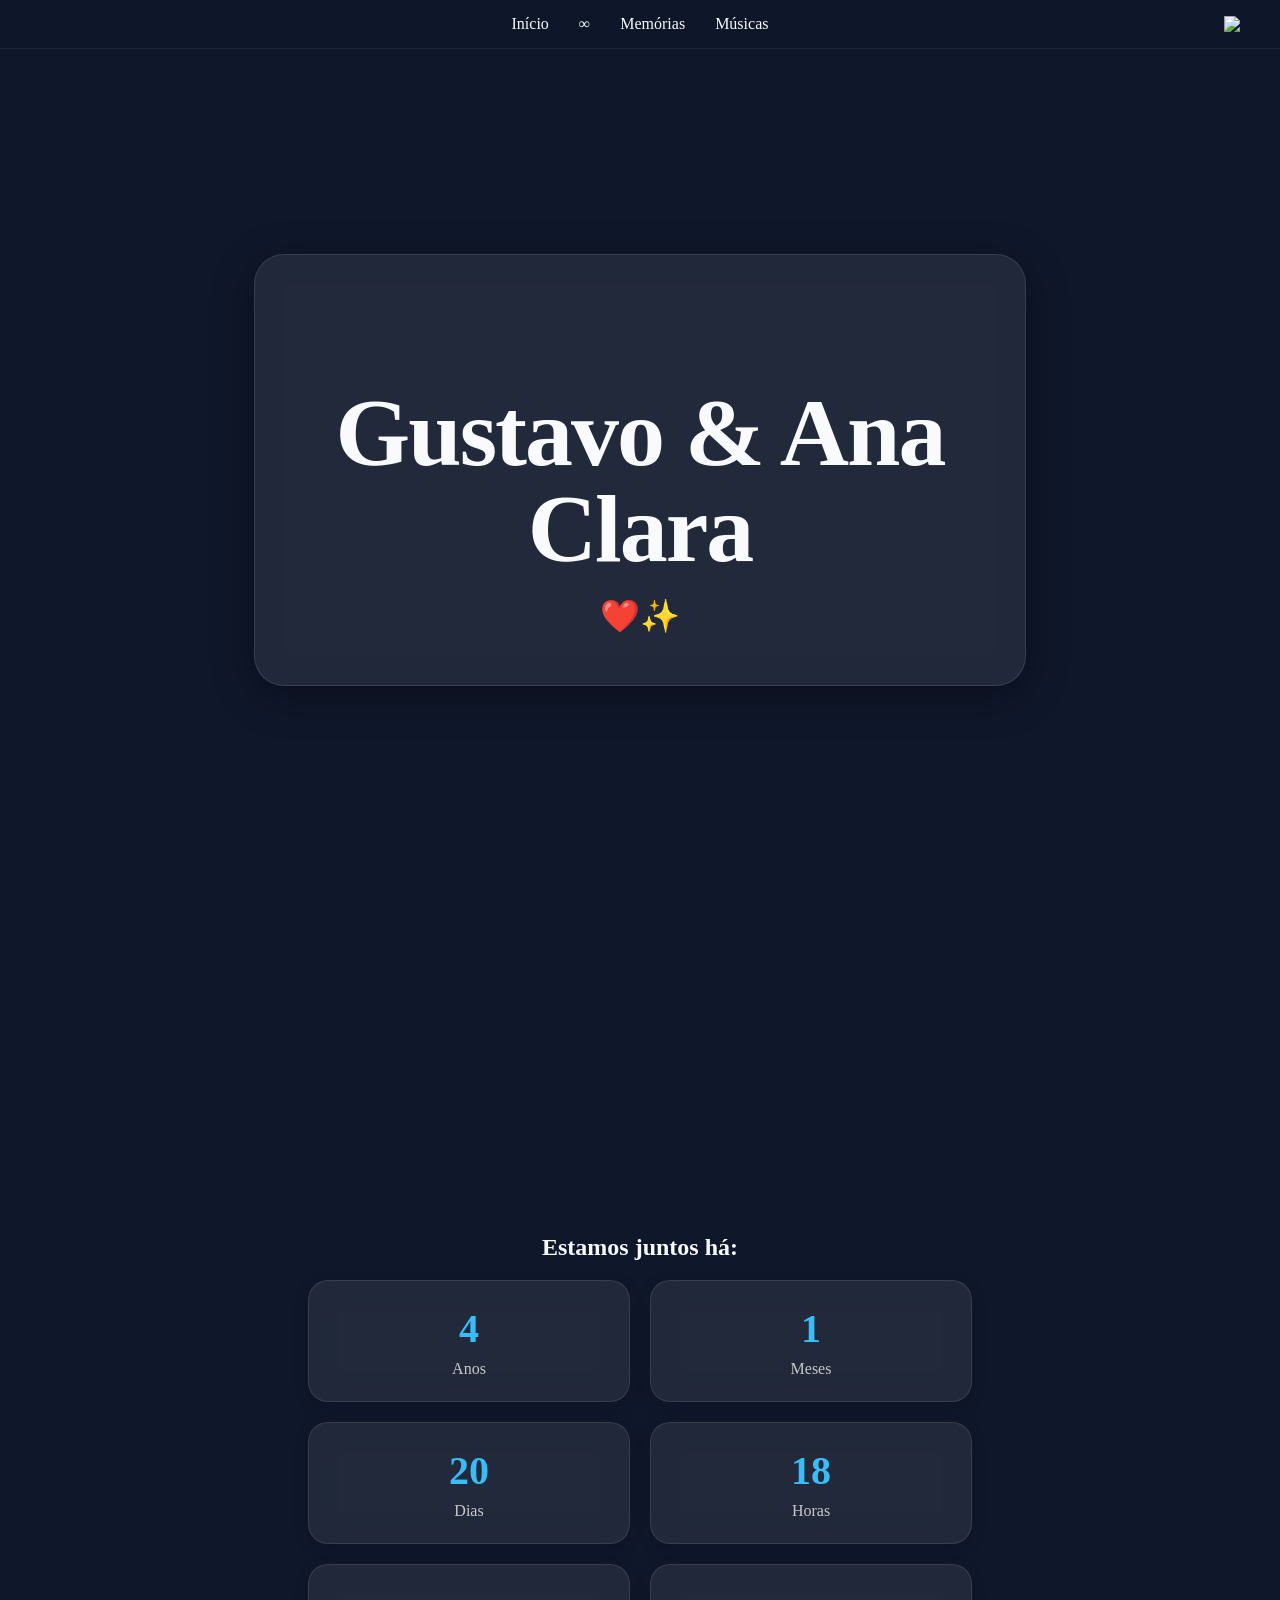
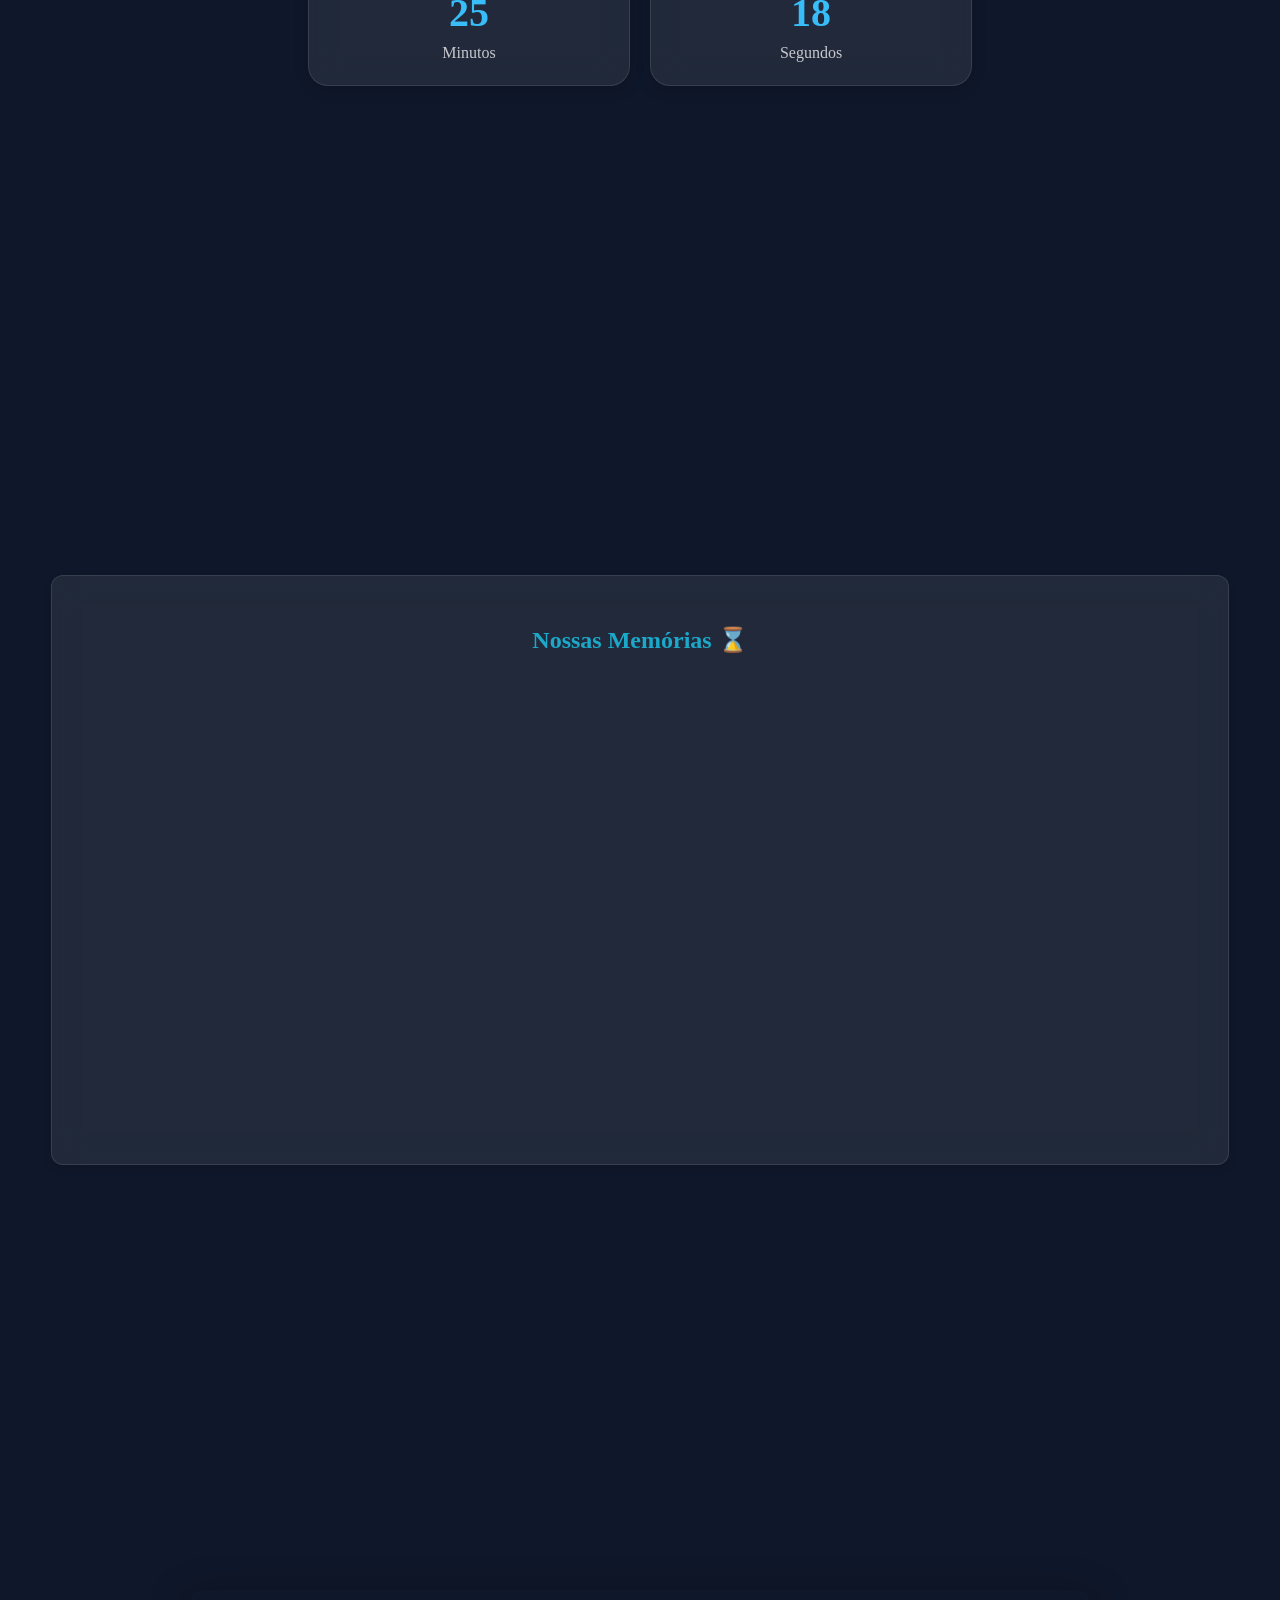
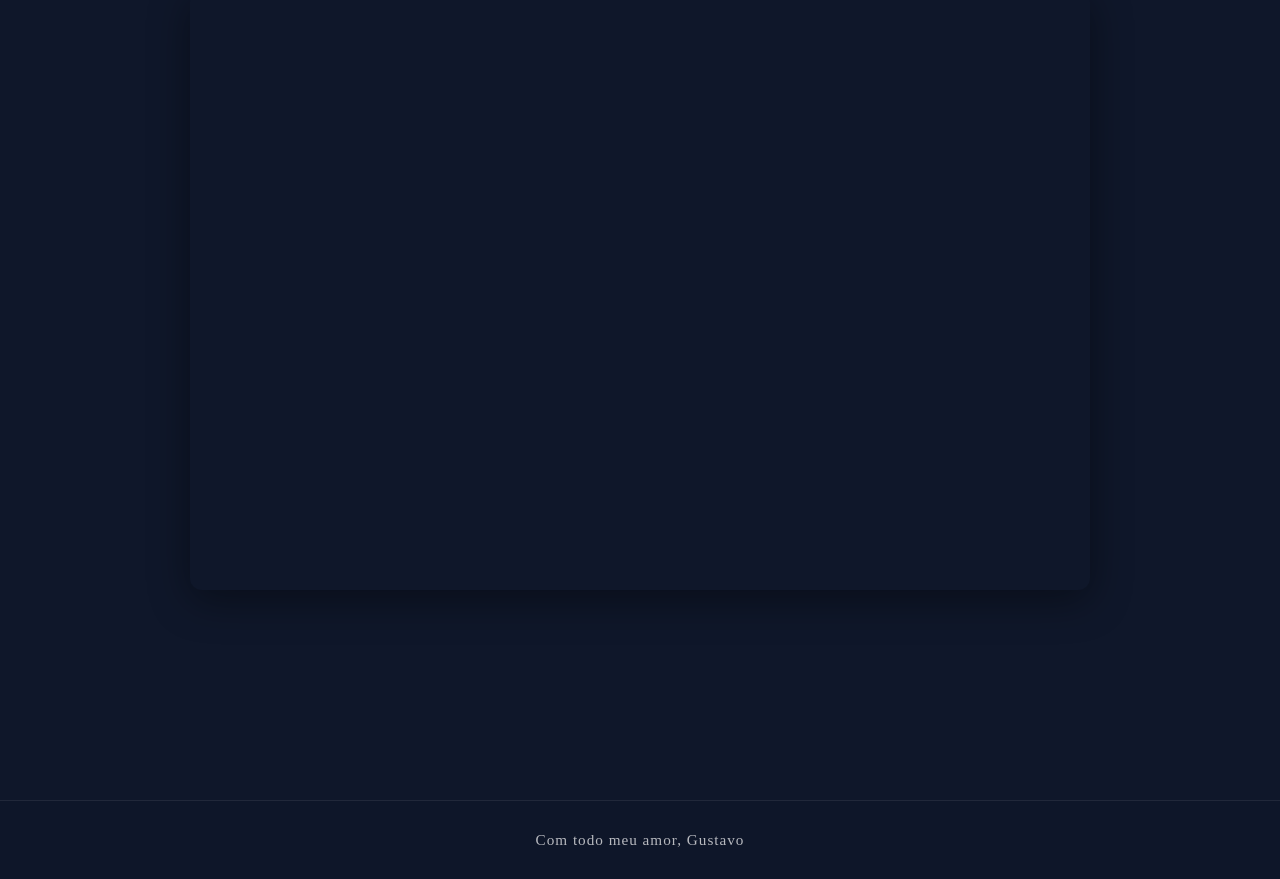
==== index.html @ 4276dab9 "Update index.html" ====
<!DOCTYPE html>
<html lang="pt-BR">
<head>
  <meta charset="UTF-8">
  <meta name="viewport" content="width=device-width, initial-scale=1.0">
  <title>Nossa História</title>
  <link rel="stylesheet" href="style/index.css">
</head>
<body>


  <!-- Navbar -->
<header class="header">

  <nav class="navbar">
    <a href="#inicio">Início</a>
    <a href="#contador">∞</a>
    <a href="#fotos">Memórias</a>
    <a href="#musicas">Músicas</a>
  </nav>

  <a href="adventure.html" class="cadeado">
    <img src="imagens/icon-cad.png" id="cad">
  </a>

</header>



  <!-- Hero -->
  <section id="inicio" class="hero">
    <div class="overlay">
      <h1>Gustavo & Ana Clara</h1>
      <span>❤️✨</span>
    </div> 
  </section>




  <!-- Contador -->
  <section id="contador" class="contador">
    <div class="overlay">
      <h2>Estamos juntos há:</h2>
      <div class="tempo">

        <div class="box">
            <span id="anos">0</span>
            <p>Anos</p>
        </div>

        <div class="box">
            <span id="meses">0</span>
            <p>Meses</p>
        </div>

        <div class="box">
            <span id="dias">0</span>
            <p>Dias</p>
        </div>

        <div class="box">
            <span id="horas">0</span>
            <p>Horas</p>
        </div>

        <div class="box">
            <span id="minutos">0</span>
            <p>Minutos</p>
        </div>

        <div class="box">
            <span id="segundos">0</span>
            <p>Segundos</p>
        </div>
    </div>
  </div>
  </section>




  <!-- Fotos -->
  <section id="fotos">
    <div class="overlay-fotos">
      <h2>Nossas Memórias ⌛</h2>
        <div class="container">
            <div class="carrossel">
                <article class="card" style="background-image: url('imagens/foto1.jpg');">
                  <div class="mensagem">
                    Mesmo depois de muitos anos, nunca esqueço como me senti quando fizemos o nosso primeiro vídeo/foto.
                    <p>Nós ainda éramos só amigos, mas você não tem noção de quantas vezes eu vi e revi esse vídeo. O quanto fiquei feliz ao notar que você estava
                      com um sorrisão imenso no rosto. </p>
                    <p>E desde então, esse sorriso se tornou o melhor colírio que meus olhos poderiam desejar. </p>
                  </div>
                </article>
                <article class="card" style="background-image: url('imagens/foto2.jpg');"></article>
                <article class="card" style="background-image: url('imagens/foto3.jpg');"></article>
                <article class="card" style="background-image: url('imagens/foto4.jpg');"></article>
                <article class="card" style="background-image: url('imagens/foto5.jpg');"></article>
                <article class="card" style="background-image: url('imagens/foto6.jpg');"></article>
                <article class="card" style="background-image: url('imagens/foto7.jpg');"></article>
                <article class="card" style="background-image: url('imagens/foto8.jpg');"></article>
                <article class="card" style="background-image: url('imagens/foto9.jpg');"></article>
                <article class="card" style="background-image: url('imagens/foto10.jpg');"></article>
                <article class="card" style="background-image: url('imagens/foto11.jpg');"></article>
                <article class="card" style="background-image: url('imagens/foto13.jpg');"></article>
                <article class="card" style="background-image: url('imagens/foto14.jpg');"></article>
                <article class="card" style="background-image: url('imagens/foto15.jpg');"></article>
                <article class="card" style="background-image: url('imagens/foto16.jpg');"></article>
                <article class="card" style="background-image: url('imagens/foto17.jpg');"></article>
                <article class="card" style="background-image: url('imagens/foto18.jpg');"></article>
                <article class="card" style="background-image: url('imagens/foto19.jpg');"></article>
                <article class="card" style="background-image: url('imagens/foto20.jpg');"></article>

            </div>
          </div>
    </div>
</section>





  <!-- Músicas -->
  <section id="musicas">
    <iframe data-testid="embed-iframe" style="border-radius:12px" src="https://open.spotify.com/embed/playlist/7m4rNSKIlpAqbZMFJBWUce?utm_source=generator&theme=0" 
    width="100%" height="352" frameBorder="0" allowfullscreen="" allow="autoplay; clipboard-write; encrypted-media; fullscreen; picture-in-picture" loading="lazy"></iframe>
  </section>





  <!-- Rodapé -->
  <footer>
    <p>Com todo meu amor, Gustavo </p>
  </footer>

  <script src="script/index.js"></script>
</body>
</html>
---- style/index.css ----
body {
  margin: 0;
  font-family: "Georgia", serif;
  background: #0F172A;
  color: #F8FAFC;
  text-align: center;
}

.header{

    position: fixed;
    top: 0;
    left: 0;
    width: 100%;
    display: flex;
    align-items: center;
    justify-content: center;
    padding: 15px 0;
    background:
    rgba(15,23,42,0.65);
    backdrop-filter: blur(15px);
    border-bottom:
    1px solid rgba(255,255,255,0.08);
    z-index: 100;
}

.navbar{
    display: flex;
    gap: 30px;
    justify-content: center;
    align-items: center;
}

.navbar a{
    color: #F8FAFC;
    transition: 0.3s;
    text-decoration: none;
}

.navbar a:hover{
    color: #38BDF8;
}

.cadeado{
    position: absolute;
    right: 30px;
    display: flex;
    align-items: center;
}

#cad{
    width: 26px;
    transition: transform 0.3s ease, filter 0.3s ease;
}

#cad:hover{
    transform: scale(1.12);
    filter: drop-shadow(0 0 10px rgba(56,189,248,0.5));
}

/* Hero */
.hero{
    min-height: 100vh;

    background:
    linear-gradient(to bottom, rgba(15,23,42,0.4),rgba(15,23,42,0.85)  ), url('../imagens/principal.jpg');
    background-size: cover;
    background-position: center;
    display: flex;
    justify-content: center;
    align-items: center;
    padding: 20px;
}

.hero .overlay{
    background: rgba(255,255,255,0.08);
    backdrop-filter: blur(15px);
    border: 1px solid rgba(255,255,255,0.1);
    padding: 50px 35px;
    border-radius: 30px;
    width: min(90%, 700px);
    box-shadow: 0 10px 40px rgba(0,0,0,0.35);
}

.hero h1{
    font-size: clamp(3rem, 8vw, 6rem);
    color: #F8FAFC;
    line-height: 1;
    margin-bottom: 20px;
    letter-spacing: -2px;
}

section {
  padding: 60px 20px;
}

.hero p{
    color: rgba(255,255,255,0.8);
    font-size: 1.3rem;
    margin-bottom: 20px;
}

.hero span{
    font-size: 2rem;
}


.contador {
  background: url('/imagens/secundaria') center no-repeat;
  background-size: cover;
  min-height: 100vh;
  background: linear-gradient(rgba(15,23,42,0.65),rgba(15,23,42,0.85)), url('../imagens/secundaria') center no-repeat;
  background-size: cover;
  display: flex;
  justify-content: center;
  align-items: center;
}

/* container dos quadrados */

.tempo{
    display: flex;
    justify-content: center;
    align-items: center;
    flex-wrap: wrap;
    gap: 20px;
    max-width: 1000px;
}

/* quadrados */

.box{
    width: 320px;
    height: 120px;
    background: rgba(255,255,255,0.75);
    border-radius: 20px;
    display: flex;
    flex-direction: column;
    justify-content: center;
    align-items: center;
    box-shadow: 0 4px 15px rgba(0,0,0,0.15);
    transition: 0.3s;
    backdrop-filter: blur(15px);

}

/* hover */

.box:hover{
    transform: translateY(-5px);
}

/* números */

.box span{
    font-size: 2.5rem;
    font-weight: bold;
    color: #38BDF8;
}

/* textos */

.box p{
    margin: 8px 0 0;
    font-size: 1rem;
    color: rgba(255,255,255,0.75);
}



/* Galeria */

#fotos{
    min-height: 100vh;
    background:linear-gradient(rgba(15,23,42,0.7),rgba(15,23,42,0.9)), url('../imagens/terceira') center no-repeat;
    background-size: cover;
    display: flex;
    justify-content: center;
    align-items: center;
}

.overlay-fotos {
  background: rgba(255, 255, 255, 0.7);

  width: 90%;
  height: auto;

  border-radius: 12px;
  padding: 30px;

  color: #1CA9C9;
  box-shadow: 0 4px 8px rgba(0,0,0,0.1);
}

.overlay-fotos, .box, .hero .overlay{
    background: rgba(255,255,255,0.08);
    backdrop-filter: blur(15px);
    border:1px solid rgba(255,255,255,0.1);
}

.carrossel{
    display: flex;

    gap: 1.2rem;

    width: 100%;

    overflow-x: auto;
    overflow-y: hidden;

    scroll-snap-type: x mandatory;

    padding-bottom: 10px;
}

.card{
    width: 715px;
    height: 450px;

    position: relative;
    overflow: hidden;

    flex-shrink: 0;

    border-radius: 25px;

    background-size: cover;
    background-position: center;
    background-repeat: no-repeat;

    scroll-snap-align: center;

    transition:  0.3s ease, box-shadow 0.3s ease;
}

.card:hover{
  transform: scale(1.03);
  box-shadow: 0 10px 25px rgba(0, 0, 0, 0.3);
}

/* Camada escura */
.card::before{
  content: "";

  position: absolute;
  inset: 0;

  background: rgba(0,0,0,0);
  transition: 0.3s;
}

/* Escurece no hover */
.card:hover::before{
  background: rgba(0, 0, 0, 0.45);
}

/* Mensagem */
.mensagem{
  position: absolute;
  bottom: 100px;
  left: 20px;
  right: 20px;
  color: white;
  font-size: 1.2rem;
  font-weight: bold;
  opacity: 0;
  transform: translateY(20px);
  transition: 0.3s;
  z-index: 2;
}

/* Aparecer mensagem */
.card:hover .mensagem{
  opacity: 1;
  transform: translateY(0);
}

/* responsividade: botões menor em telas pequenas */
.card{

    width: clamp(220px, 80vw, 715px);
    aspect-ratio: 16 / 10;
    flex-shrink: 0;
    border-radius: 25px;
    background-size: cover;
    background-position: center;
    background-repeat: no-repeat;
    scroll-snap-align: center;

}

::-webkit-scrollbar{
    height: 10px;
    width: 10px;
}

/* trilho */
::-webkit-scrollbar-track{
    background: rgba(255,255,255,0.05);
    border-radius: 999px;
}

/* barra */
::-webkit-scrollbar-thumb{
    background: rgba(56,189,248,0.5);
    border-radius: 999px;
}

/* hover */
::-webkit-scrollbar-thumb:hover{ background: rgba(56,189,248,0.8);
}

/* Música */
#musicas{
    min-height: 100vh;
    background: linear-gradient(rgba(15,23,42,0.75), rgba(15,23,42,0.95)), url('../imagens/musica-bg.jpg') center no-repeat;
    background-size: cover;
    display: flex;
    justify-content: center;
    align-items: center;
    padding: 60px 20px;
}

#musicas iframe{
    width: min(100%, 900px);
    height: 600px;
    border: none;
    border-radius: 30px;
    box-shadow: 0 10px 40px rgba(0,0,0,0.4);
}

/* Rodapé */
footer{
    background: rgba(15,23,42,0.95);
    border-top: 1px solid rgba(255,255,255,0.08);
    padding: 30px 20px;
    text-align: center;
    color: rgba(255,255,255,0.7);
    font-size: 0.95rem;
    backdrop-filter: blur(10px);
}

footer p{
    margin: 0;
    letter-spacing: 1px;
}

/* Responsividade */

@media (max-width: 580px) {

  .carrossel{
    flex-direction: column;
    align-items: center;

    overflow-x: hidden;
    overflow-y: visible;
  }

  .mensagem{
    bottom: 30px;
  }
  .box{
    width: 120px;
    height: 120px;
  }
}

/* Para dispositivos sem hover (ex: smartphones) */
@media (hover: none){

    .card::before{
        background: rgba(0,0,0,0.45);
    }

    .mensagem{
        opacity: 1;
        transform: translateY(0);
    }
}
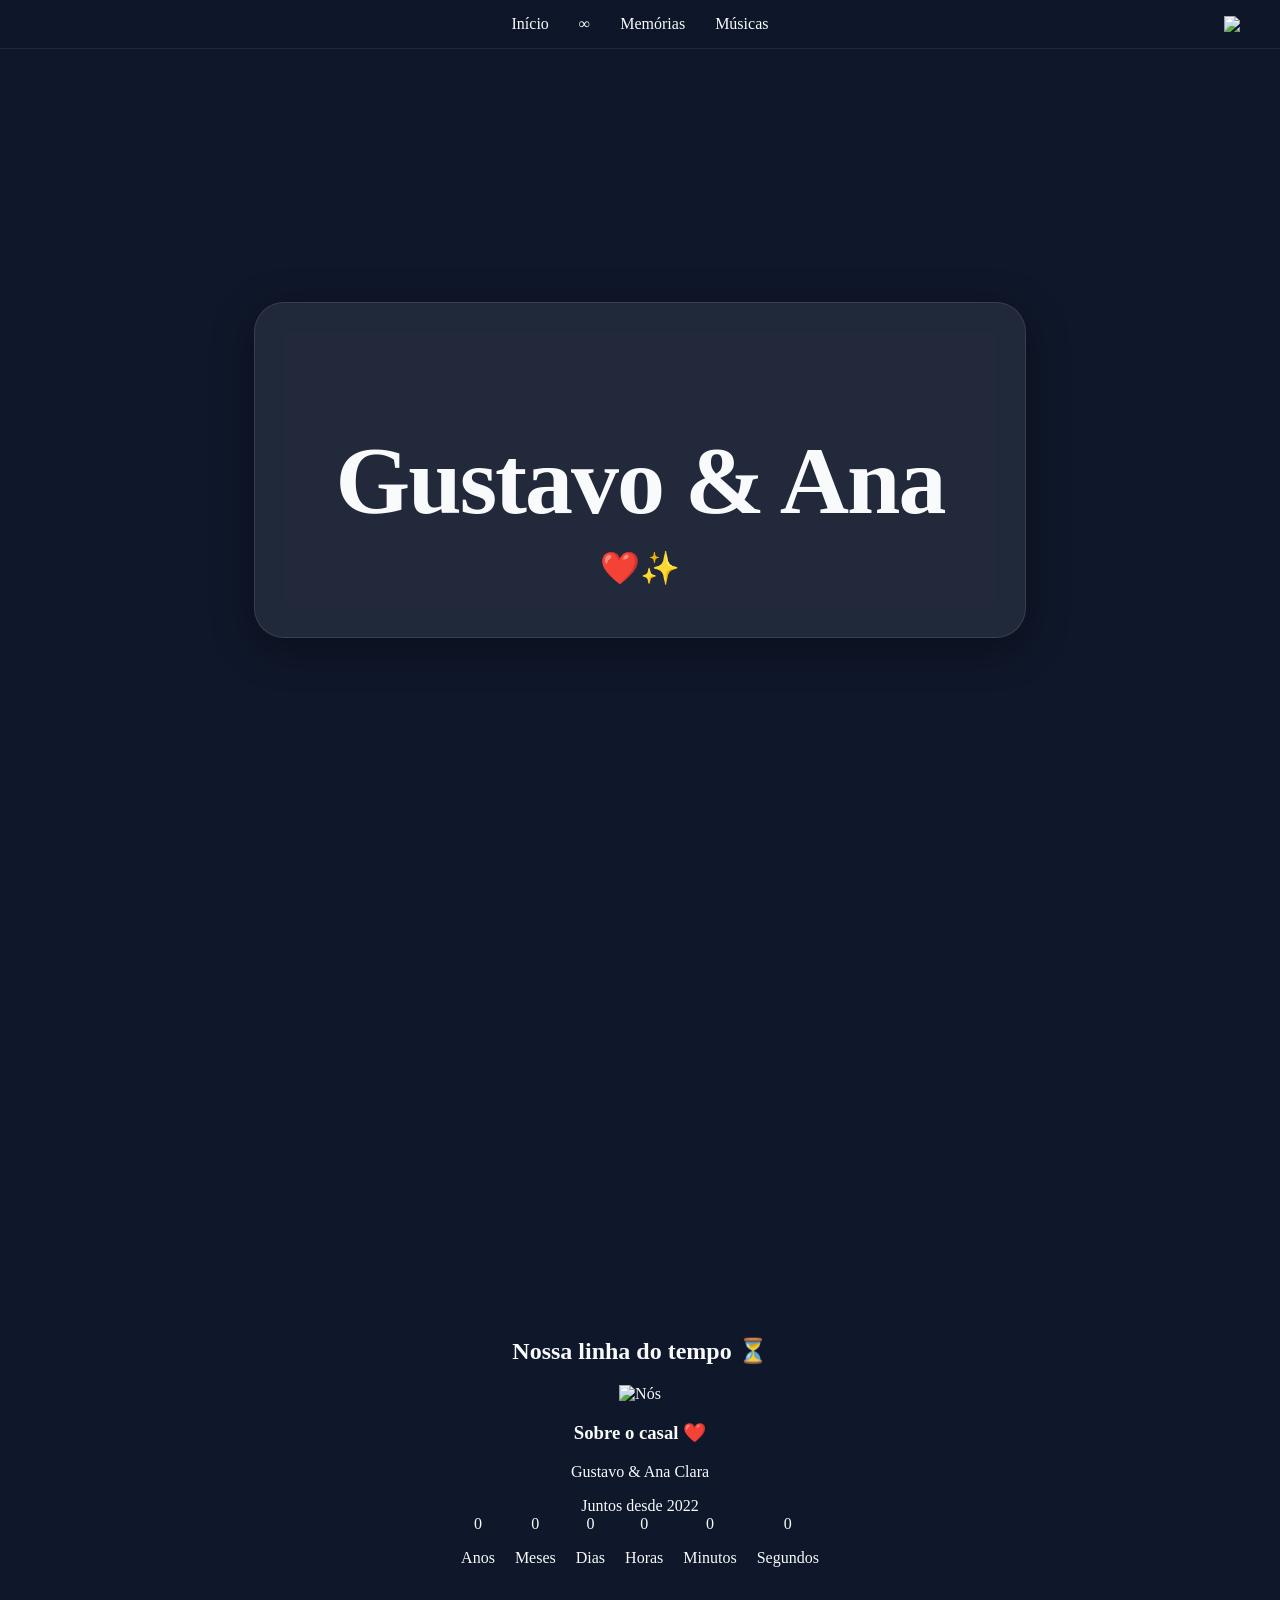
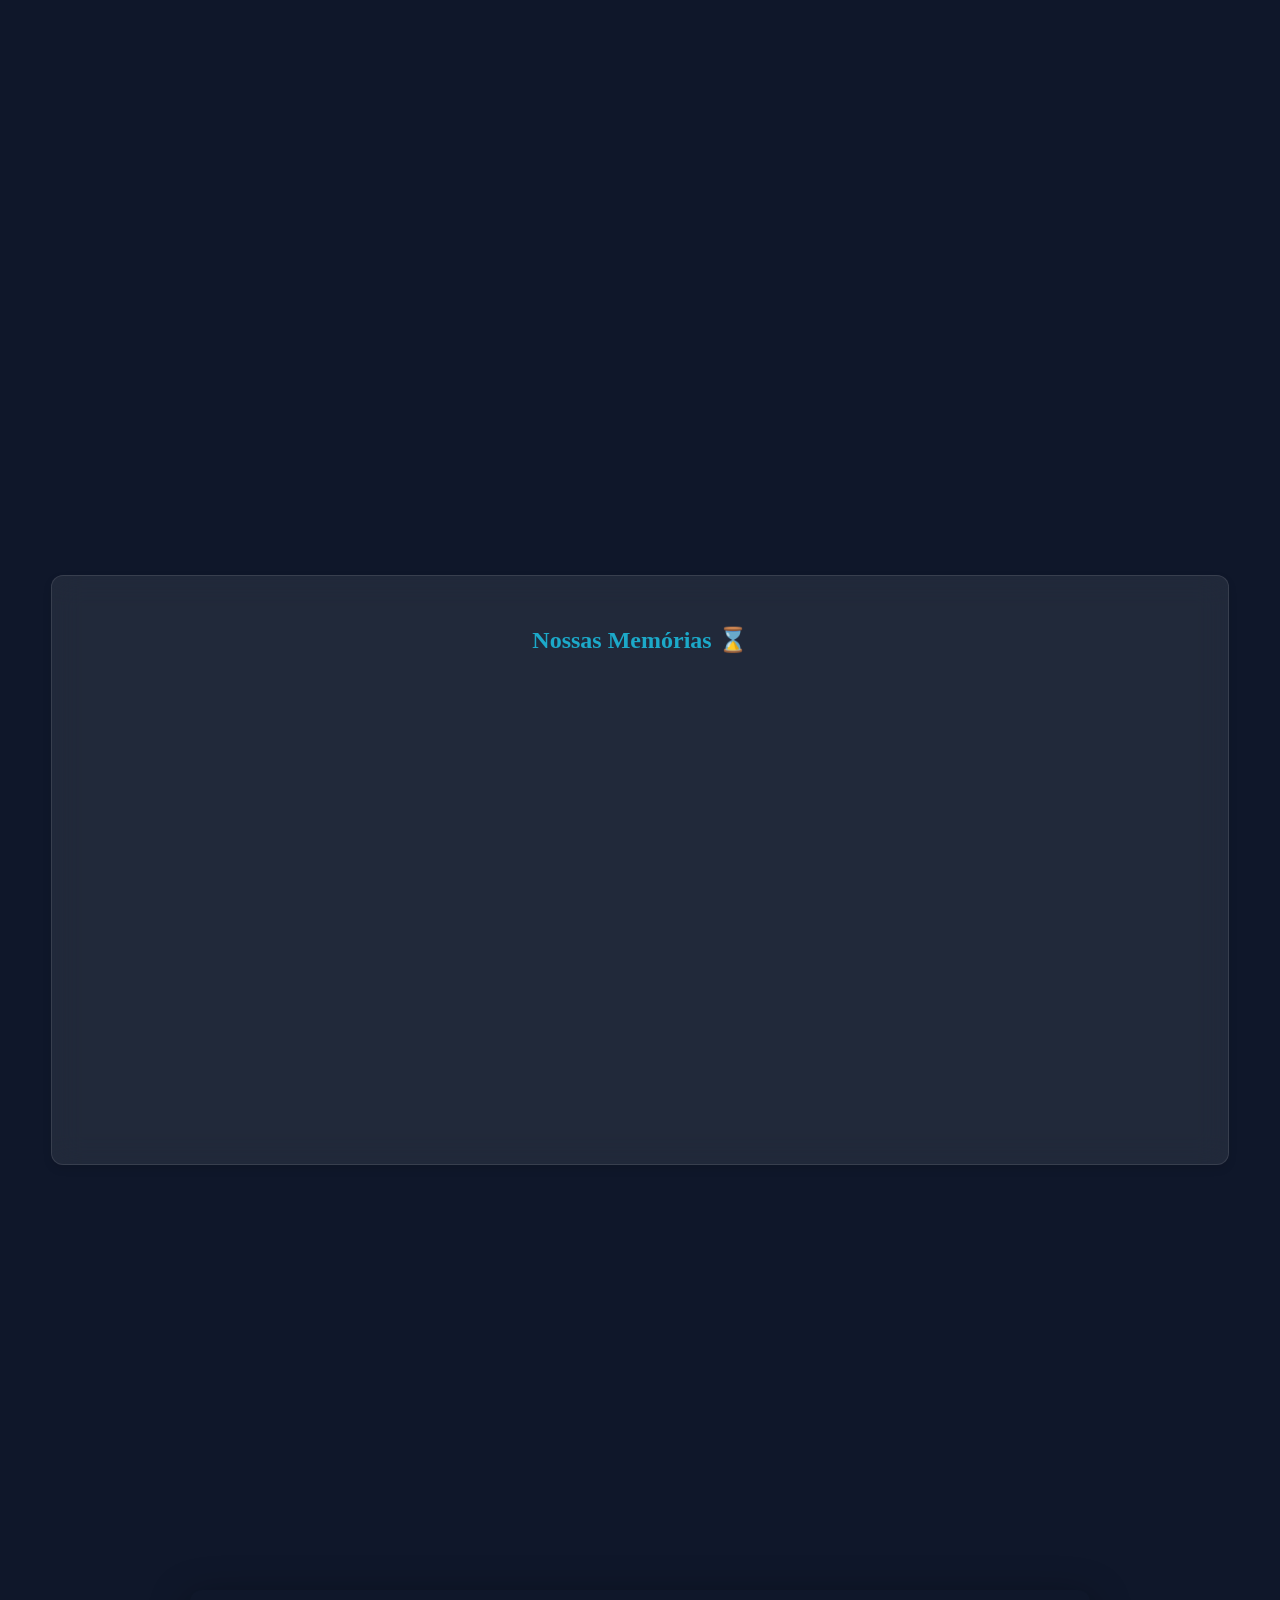
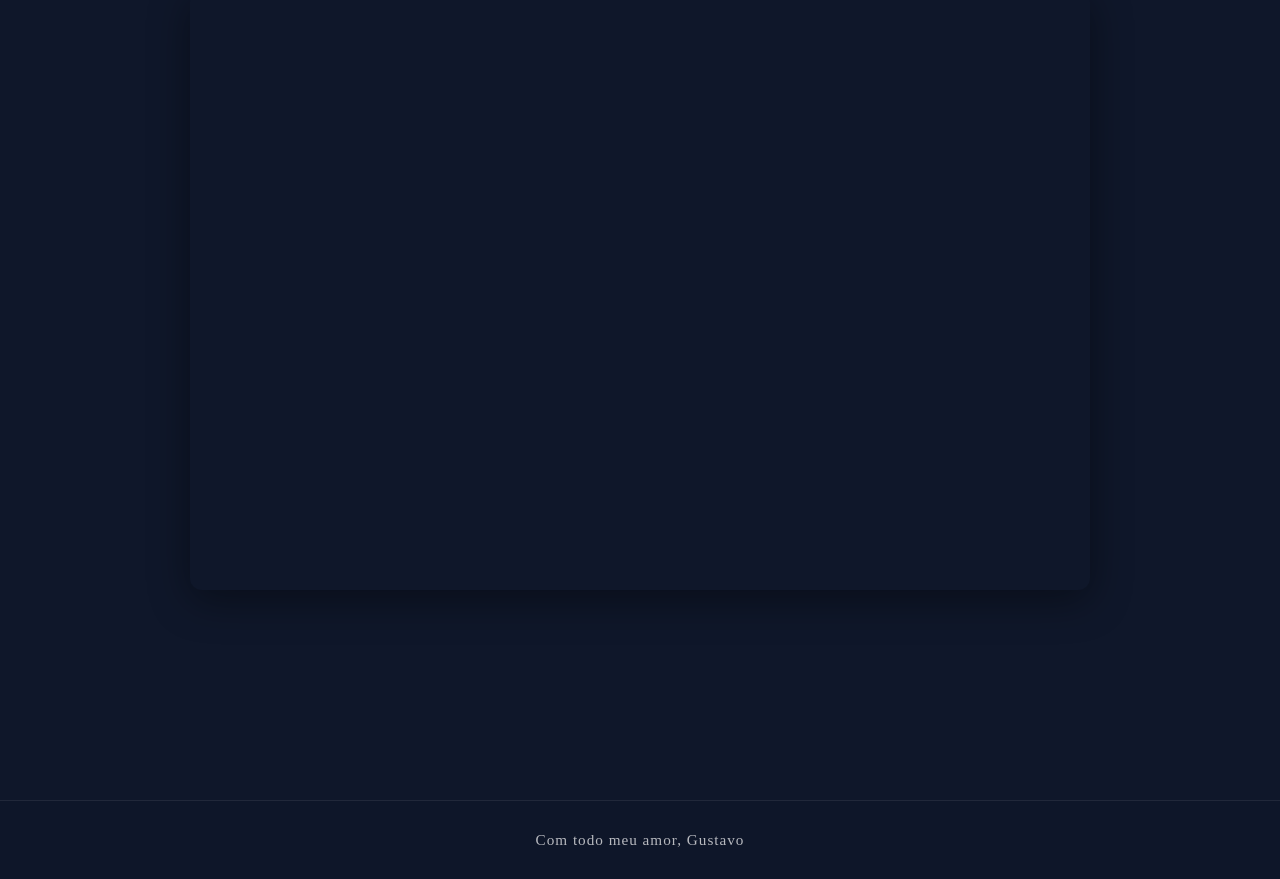
==== commit f37c71ee: "Update index.html structure and content" ====
--- a/index.html
+++ b/index.html
@@ -3,7 +3,9 @@
 <head>
   <meta charset="UTF-8">
   <meta name="viewport" content="width=device-width, initial-scale=1.0">
-  <title>Nossa História</title>
+  <title>29.17✨</title>
+  <link rel="icon" href="imagens/favicon-main.png">
+
   <link rel="stylesheet" href="style/index.css">
 </head>
 <body>
@@ -30,7 +32,7 @@
   <!-- Hero -->
   <section id="inicio" class="hero">
     <div class="overlay">
-      <h1>Gustavo & Ana Clara</h1>
+      <h1>Gustavo & Ana </h1>
       <span>❤️✨</span>
     </div> 
   </section>
@@ -40,44 +42,81 @@
 
   <!-- Contador -->
   <section id="contador" class="contador">
-    <div class="overlay">
-      <h2>Estamos juntos há:</h2>
+
+  <div class="particles">
+    <span></span>
+    <span></span>
+    <span></span>
+    <span></span>
+    <span></span>
+    <span></span>
+    <span></span>
+    <span></span>
+    <span></span>
+    <span></span>
+  </div>
+
+  <div class="overlay">
+
+    <h2>Nossa linha do tempo ⏳</h2>
+
+    <div class="contador-layout">
+
+      <div class="couple-card">
+
+        <img src="imagens/espelho.png" alt="Nós">
+
+        <div class="couple-info">
+
+          <h3>Sobre o casal ❤️</h3>
+
+          <p>Gustavo & Ana Clara</p>
+
+          <span>Juntos desde 2022</span>
+
+        </div>
+
+      </div>
+
       <div class="tempo">
 
-        <div class="box">
-            <span id="anos">0</span>
-            <p>Anos</p>
+        <div class="time-card">
+          <span id="years">0</span>
+          <p>Anos</p>
         </div>
 
-        <div class="box">
-            <span id="meses">0</span>
-            <p>Meses</p>
+        <div class="time-card">
+          <span id="months">0</span>
+          <p>Meses</p>
         </div>
 
-        <div class="box">
-            <span id="dias">0</span>
-            <p>Dias</p>
+        <div class="time-card">
+          <span id="days">0</span>
+          <p>Dias</p>
         </div>
 
-        <div class="box">
-            <span id="horas">0</span>
-            <p>Horas</p>
+        <div class="time-card">
+          <span id="hours">0</span>
+          <p>Horas</p>
         </div>
 
-        <div class="box">
-            <span id="minutos">0</span>
-            <p>Minutos</p>
+        <div class="time-card">
+          <span id="minutes">0</span>
+          <p>Minutos</p>
         </div>
 
-        <div class="box">
-            <span id="segundos">0</span>
-            <p>Segundos</p>
+        <div class="time-card">
+          <span id="seconds">0</span>
+          <p>Segundos</p>
         </div>
+
+      </div>
+
     </div>
+
   </div>
-  </section>
 
-
+</section>
 
 
   <!-- Fotos -->
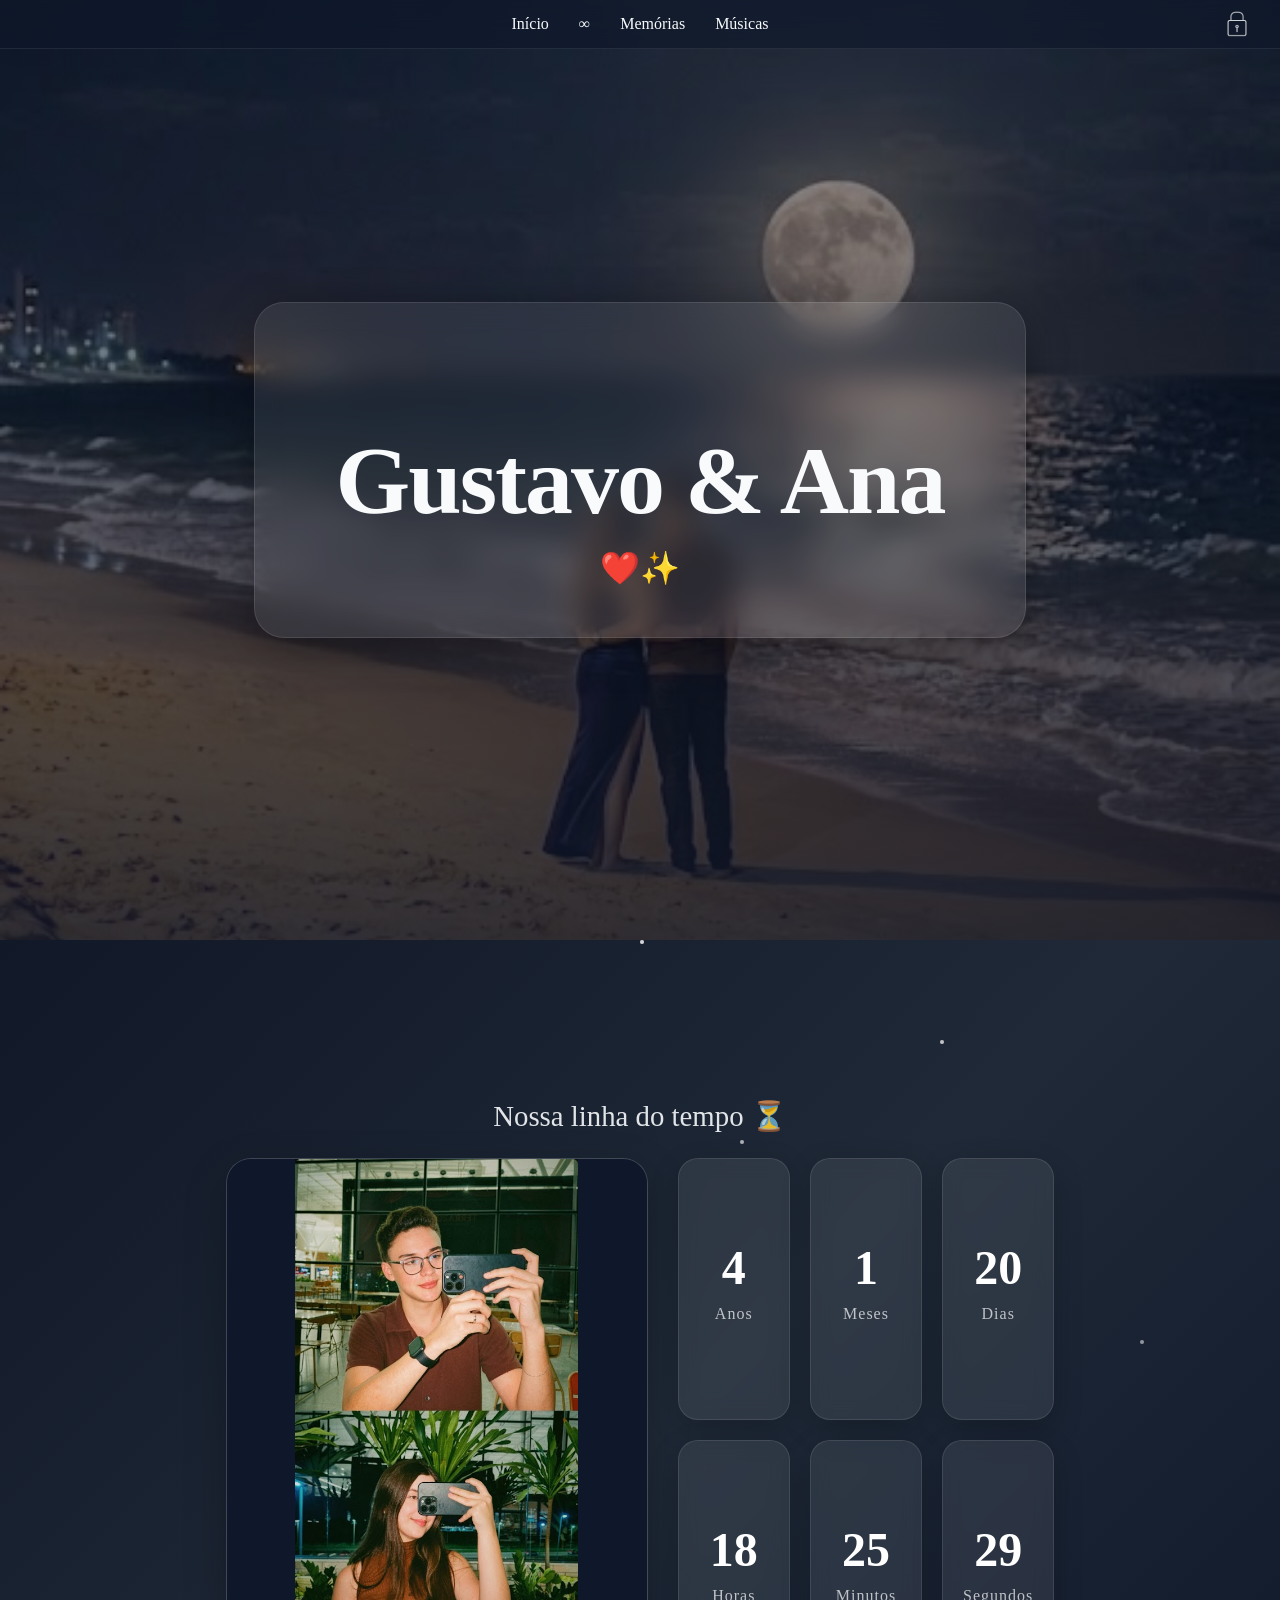
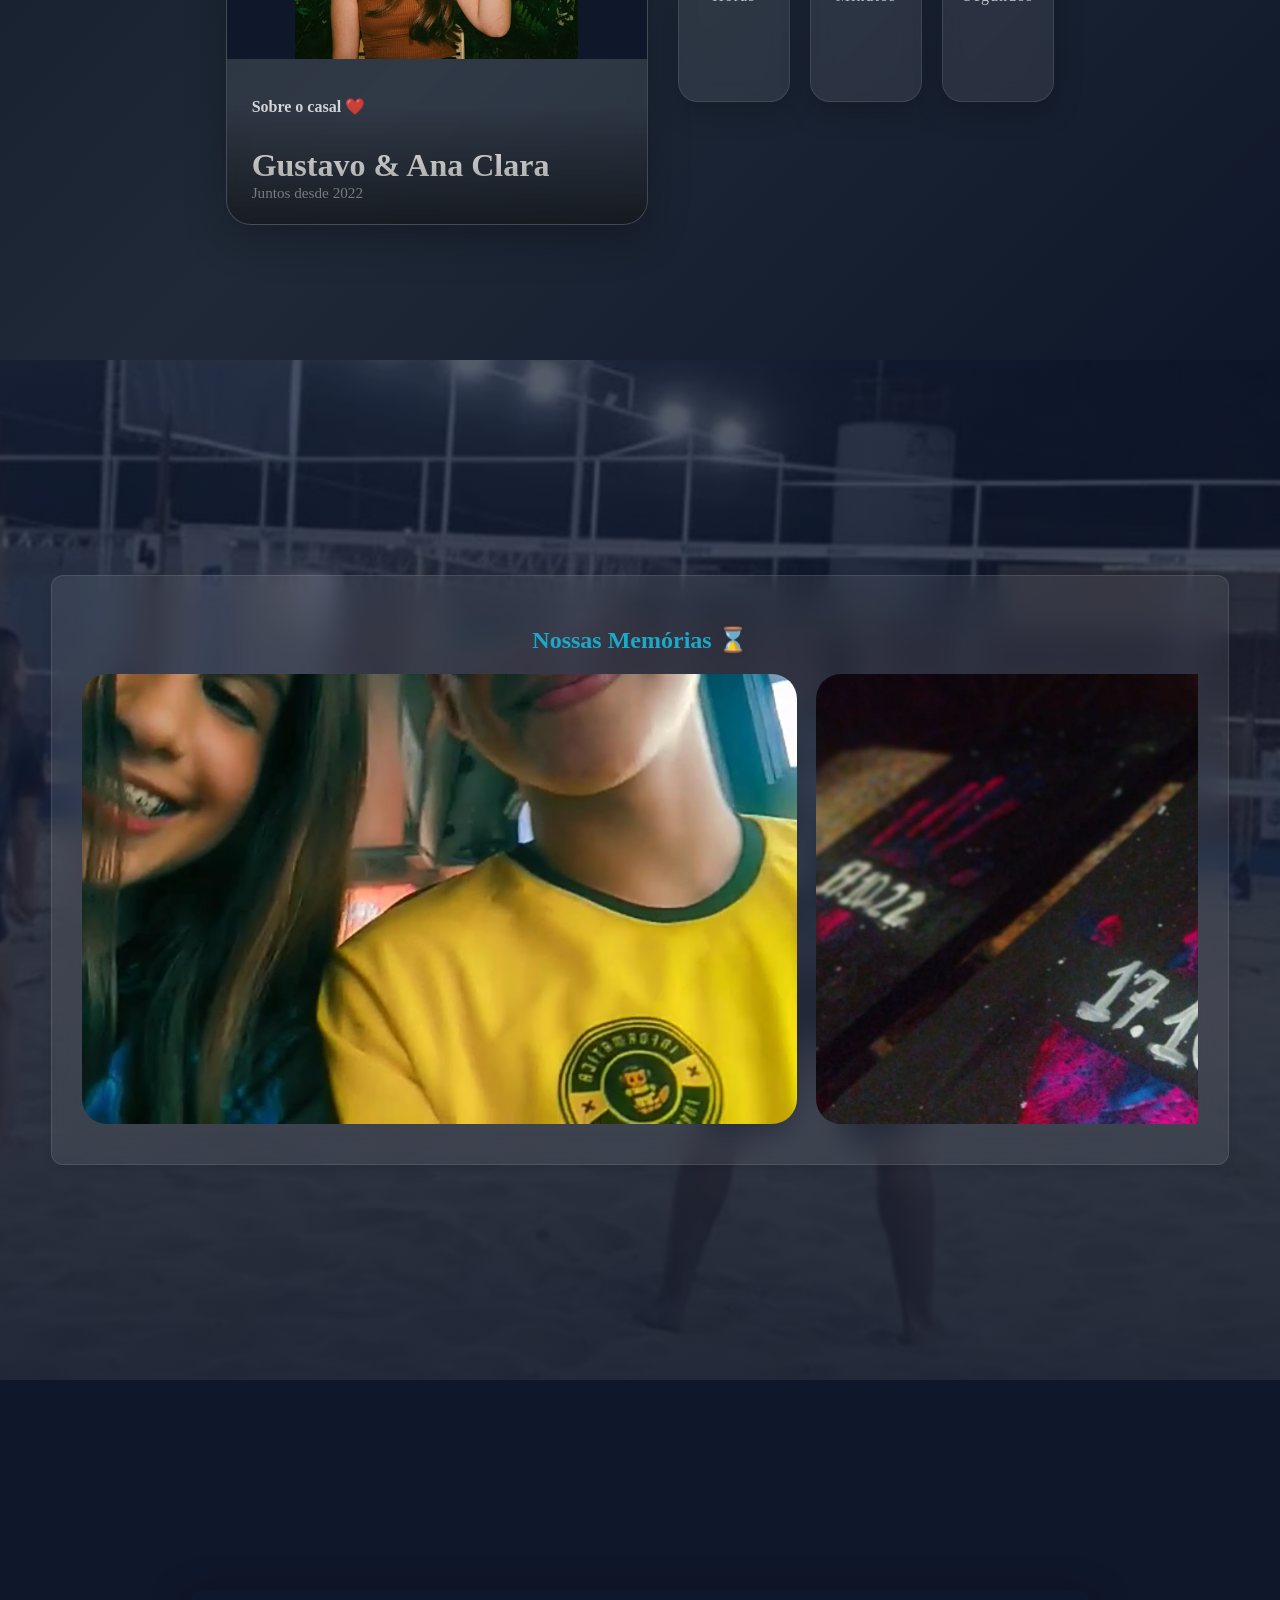
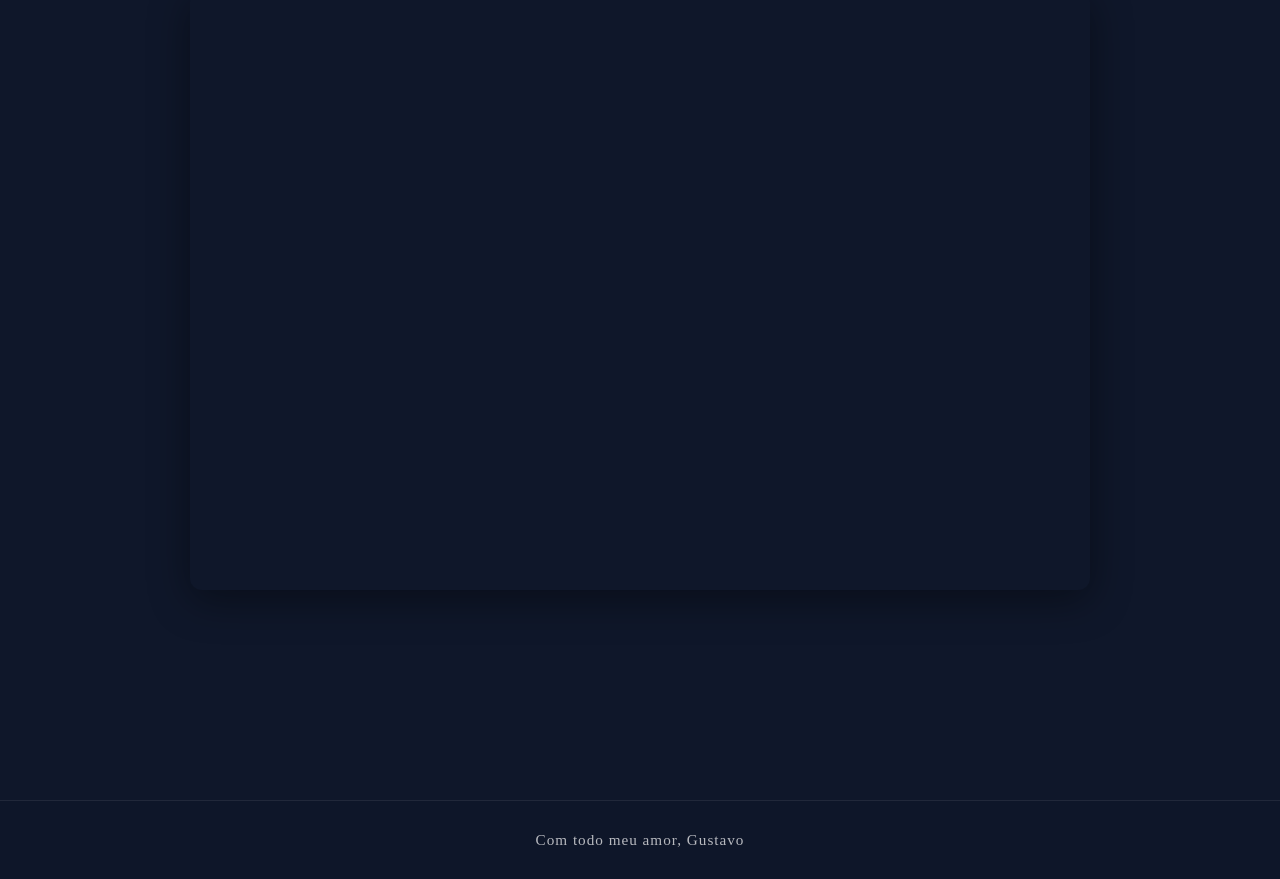
==== commit ca31892f: "Fix HTML formatting and update structure" ====
--- a/index.html
+++ b/index.html
@@ -7,6 +7,8 @@
   <link rel="icon" href="imagens/favicon-main.png">
 
   <link rel="stylesheet" href="style/index.css">
+ 
+
 </head>
 <body>
 
@@ -35,7 +37,7 @@
       <h1>Gustavo & Ana </h1>
       <span>❤️✨</span>
     </div> 
-  </section>
+  </section>  
 
 
 
@@ -58,7 +60,7 @@
 
   <div class="overlay">
 
-    <h2>Nossa linha do tempo ⏳</h2>
+    <h2 class="section-title">Nossa linha do tempo ⏳</h2>
 
     <div class="contador-layout">
 
@@ -121,8 +123,17 @@
 
   <!-- Fotos -->
   <section id="fotos">
+
+    <div class="particles-gallery">
+      <span></span>
+      <span></span>
+      <span></span>
+      <span></span>
+      <span></span>
+    </div>
+
     <div class="overlay-fotos">
-      <h2>Nossas Memórias ⌛</h2>
+      <h2 class="section-title">Nossas Memórias ⌛</h2>
         <div class="container">
             <div class="carrossel">
                 <article class="card" style="background-image: url('imagens/foto1.jpg');">
@@ -133,23 +144,17 @@
                     <p>E desde então, esse sorriso se tornou o melhor colírio que meus olhos poderiam desejar. </p>
                   </div>
                 </article>
-                <article class="card" style="background-image: url('imagens/foto2.jpg');"></article>
                 <article class="card" style="background-image: url('imagens/foto3.jpg');"></article>
                 <article class="card" style="background-image: url('imagens/foto4.jpg');"></article>
-                <article class="card" style="background-image: url('imagens/foto5.jpg');"></article>
-                <article class="card" style="background-image: url('imagens/foto6.jpg');"></article>
                 <article class="card" style="background-image: url('imagens/foto7.jpg');"></article>
                 <article class="card" style="background-image: url('imagens/foto8.jpg');"></article>
                 <article class="card" style="background-image: url('imagens/foto9.jpg');"></article>
                 <article class="card" style="background-image: url('imagens/foto10.jpg');"></article>
                 <article class="card" style="background-image: url('imagens/foto11.jpg');"></article>
                 <article class="card" style="background-image: url('imagens/foto13.jpg');"></article>
-                <article class="card" style="background-image: url('imagens/foto14.jpg');"></article>
                 <article class="card" style="background-image: url('imagens/foto15.jpg');"></article>
-                <article class="card" style="background-image: url('imagens/foto16.jpg');"></article>
                 <article class="card" style="background-image: url('imagens/foto17.jpg');"></article>
                 <article class="card" style="background-image: url('imagens/foto18.jpg');"></article>
-                <article class="card" style="background-image: url('imagens/foto19.jpg');"></article>
                 <article class="card" style="background-image: url('imagens/foto20.jpg');"></article>
 
             </div>
--- a/style/index.css
+++ b/style/index.css
@@ -82,6 +82,11 @@
     box-shadow: 0 10px 40px rgba(0,0,0,0.35);
 }
 
+.overlay{
+    position: relative;
+    z-index: 2;
+}
+
 .hero h1{
     font-size: clamp(3rem, 8vw, 6rem);
     color: #F8FAFC;
@@ -104,44 +109,268 @@
     font-size: 2rem;
 }
 
-
+.contador-layout{
+    display: flex;
+    gap: 30px;
+    align-items: stretch;
+    justify-content: center;
+    max-width: 1400px;
+    margin: auto;
+}
+
+/* Casal */
+
+.couple-card{
+    background: rgba(255,255,255,0.08);
+    backdrop-filter: blur(10px);
+    border: 1px solid rgba(255,255,255,0.1);
+    border-radius: 25px;
+    overflow: hidden;
+    width: 420px;
+    box-shadow: 0 15px 40px rgba(0,0,0,0.25);
+    transition: 0.3s;
+    position: relative;
+    flex-shrink: 0;
+}
+
+.couple-card:hover{
+    transform: translateY(-5px);
+}
+
+.couple-card img{
+    width: 100%;
+    height: 500px;
+    object-fit: contain;
+    object-position: center;
+    background: #0f172a;
+}
+
+.couple-info{
+    padding: 18px 25px 22px;
+    text-align: left;
+}
+
+.couple-info h3{
+    color: white;
+    font-size: 1rem;
+    margin-bottom: 4px;
+    opacity: 0.8;
+}
+
+.couple-info p{
+    color: white;
+    font-size: 2rem;
+    font-weight: bold;
+    margin-bottom: 0px;
+    line-height: 1.1;
+}
+
+.couple-info span{
+
+    color:rgba(255,255,255,0.7);
+    font-size: 0.95rem;
+    display: block;
+    margin-top: 0;
+}
+
+
+.couple-card:hover img{
+    transform: scale(1.03);
+}
+
+.couple-card::after{
+    content: "";
+    position: absolute;
+    left: 0;
+    right: 0;
+    bottom: 0;
+    height: 120px;
+    background: linear-gradient(to top,rgba(0,0,0,0.5), transparent);
+    pointer-events: none;
+}
+
+/* Contador */
 .contador {
-  background: url('/imagens/secundaria') center no-repeat;
-  background-size: cover;
-  min-height: 100vh;
-  background: linear-gradient(rgba(15,23,42,0.65),rgba(15,23,42,0.85)), url('../imagens/secundaria') center no-repeat;
-  background-size: cover;
-  display: flex;
-  justify-content: center;
-  align-items: center;
+    min-height: 100vh;
+    background:linear-gradient(135deg,#111827,#1f2937,#0f172a);
+    background-size: cover;
+    display: flex;
+    justify-content: center;
+    align-items: center;
+    position: relative;
+    overflow: hidden;
+}
+
+.contador h2{
+    font-size: 1.8rem;
+    font-weight: 500;
+    opacity: 0.9;
+    margin-bottom: 25px;
+}
+
+.tempo{
+    flex: 1;
+}
+
+/* Partículas flutuantes */
+.particles{
+    position: absolute;
+    inset: 0;
+    overflow: hidden;
+    pointer-events: none;
+}
+
+.particles span{
+    position: absolute;
+    width: 4px;
+    height: 4px;
+    background: rgba(255,255,255,0.7);
+    border-radius: 50%;
+    animation: floatParticle linear infinite;
+    bottom: -20px;
+}
+
+.particles::before, .particles::after{
+    content: "";
+    position: absolute;
+    width: 4px;
+    height: 4px;
+    background: rgba(255,255,255,0.7);
+    border-radius: 50%;
+    box-shadow:
+    100px 200px rgba(255,255,255,0.5),
+    300px 100px rgba(255,255,255,0.6),
+    500px 400px rgba(255,255,255,0.4),
+    700px 250px rgba(255,255,255,0.7),
+    900px 150px rgba(255,255,255,0.5),
+1200px 350px rgba(255,255,255,0.6);
+    animation: floatParticles 12s linear infinite;
+}
+
+.particles::after{
+    animation-duration: 18s;
+    opacity: 0.5;
+}
+
+.particles span:nth-child(1){
+    left: 5%;
+    animation-duration: 8s;
+    animation-delay: 0s;
+}
+
+.particles span:nth-child(2){
+    left: 15%;
+    animation-duration: 12s;
+    animation-delay: 2s;
+}
+
+.particles span:nth-child(3){
+    left: 25%;
+    animation-duration: 10s;
+    animation-delay: 1s;
+}
+
+.particles span:nth-child(4){
+    left: 35%;
+    animation-duration: 14s;
+    animation-delay: 3s;
+}
+
+.particles span:nth-child(5){
+    left: 50%;
+    animation-duration: 9s;
+    animation-delay: 2s;
+}
+
+.particles span:nth-child(6){
+    left: 65%;
+    animation-duration: 13s;
+    animation-delay: 1s;
+}
+
+.particles span:nth-child(7){
+
+    left: 75%;
+    animation-duration: 11s;
+    animation-delay: 4s;
+}
+
+.particles span:nth-child(8){
+    left: 85%;
+    animation-duration: 15s;
+    animation-delay: 2s;
+}
+
+.particles span:nth-child(9){
+    left: 92%;
+    animation-duration: 10s;
+    animation-delay: 1s;
+}
+
+.particles span:nth-child(10){
+    left: 98%;
+    animation-duration: 12s;
+    animation-delay: 5s;
+}
+
+@keyframes floatParticle{
+
+    from{
+        transform:
+        translateY(0)
+        scale(1);
+        opacity: 0;
+    }
+
+    20%{
+        opacity: 1;
+    }
+
+    to{
+        transform:
+        translateY(-110vh)
+        scale(0.5);
+        opacity: 0;
+    }
 }
 
 /* container dos quadrados */
 
 .tempo{
-    display: flex;
-    justify-content: center;
-    align-items: center;
-    flex-wrap: wrap;
+    display: grid;
+    grid-template-columns: repeat(3, 1fr);
     gap: 20px;
-    max-width: 1000px;
-}
-
-/* quadrados */
-
-.box{
-    width: 320px;
-    height: 120px;
-    background: rgba(255,255,255,0.75);
+    flex: 1;
+    height: 100%;
+}
+
+.time-card{
+    background:rgba(255,255,255,0.08);
+    backdrop-filter: blur(10px);
+    border: 1px solid rgba(255,255,255,0.1);
     border-radius: 20px;
-    display: flex;
-    flex-direction: column;
-    justify-content: center;
-    align-items: center;
-    box-shadow: 0 4px 15px rgba(0,0,0,0.15);
+    padding: 30px 20px;
+    box-shadow: 0 10px 30px rgba(0,0,0,0.2);
     transition: 0.3s;
-    backdrop-filter: blur(15px);
-
+}
+
+.time-card:hover{
+    transform: translateY(-5px);
+    background: rgba(255,255,255,0.12);
+}
+
+.time-card span{
+    font-size: 3rem;
+    font-weight: bold;
+    color: #ffffff;
+    display: block;
+}
+
+.time-card p{
+    margin-top: 10px;
+    color: rgba(255,255,255,0.7);
+    font-size: 1rem;
+    letter-spacing: 1px;
 }
 
 /* hover */
@@ -172,7 +401,7 @@
 
 #fotos{
     min-height: 100vh;
-    background:linear-gradient(rgba(15,23,42,0.7),rgba(15,23,42,0.9)), url('../imagens/terceira') center no-repeat;
+    background:linear-gradient(rgba(15,23,42,0.7),rgba(15,23,42,0.9)), url('/imagens/terceira') center no-repeat;
     background-size: cover;
     display: flex;
     justify-content: center;
@@ -313,7 +542,7 @@
 /* Música */
 #musicas{
     min-height: 100vh;
-    background: linear-gradient(rgba(15,23,42,0.75), rgba(15,23,42,0.95)), url('../imagens/musica-bg.jpg') center no-repeat;
+    background: linear-gradient(rgba(15,23,42,0.75), rgba(15,23,42,0.95)), url('/imagens/musica-bg.jpg') center no-repeat;
     background-size: cover;
     display: flex;
     justify-content: center;
@@ -378,3 +607,43 @@
         transform: translateY(0);
     }
 }
+
+/* Para telas menores, ajustar o layout do contador */
+@media (max-width: 700px){
+
+    .tempo{
+        grid-template-columns:
+        repeat(2, 1fr);
+    }
+}
+
+@media (max-width: 1100px){
+
+    .contador-layout{
+        flex-direction: column;
+        align-items: center;
+    }
+
+    .couple-card{
+        width: 100%;
+        max-width: 700px;
+    }
+
+    .tempo{
+        width: 100%;
+    }
+}
+
+@media (min-width: 1101px){
+
+    .tempo{
+        height: 100%;
+    }
+
+    .time-card{
+        min-height: 200px;
+        display: flex;
+        flex-direction: column;
+        justify-content: center;
+    }
+}
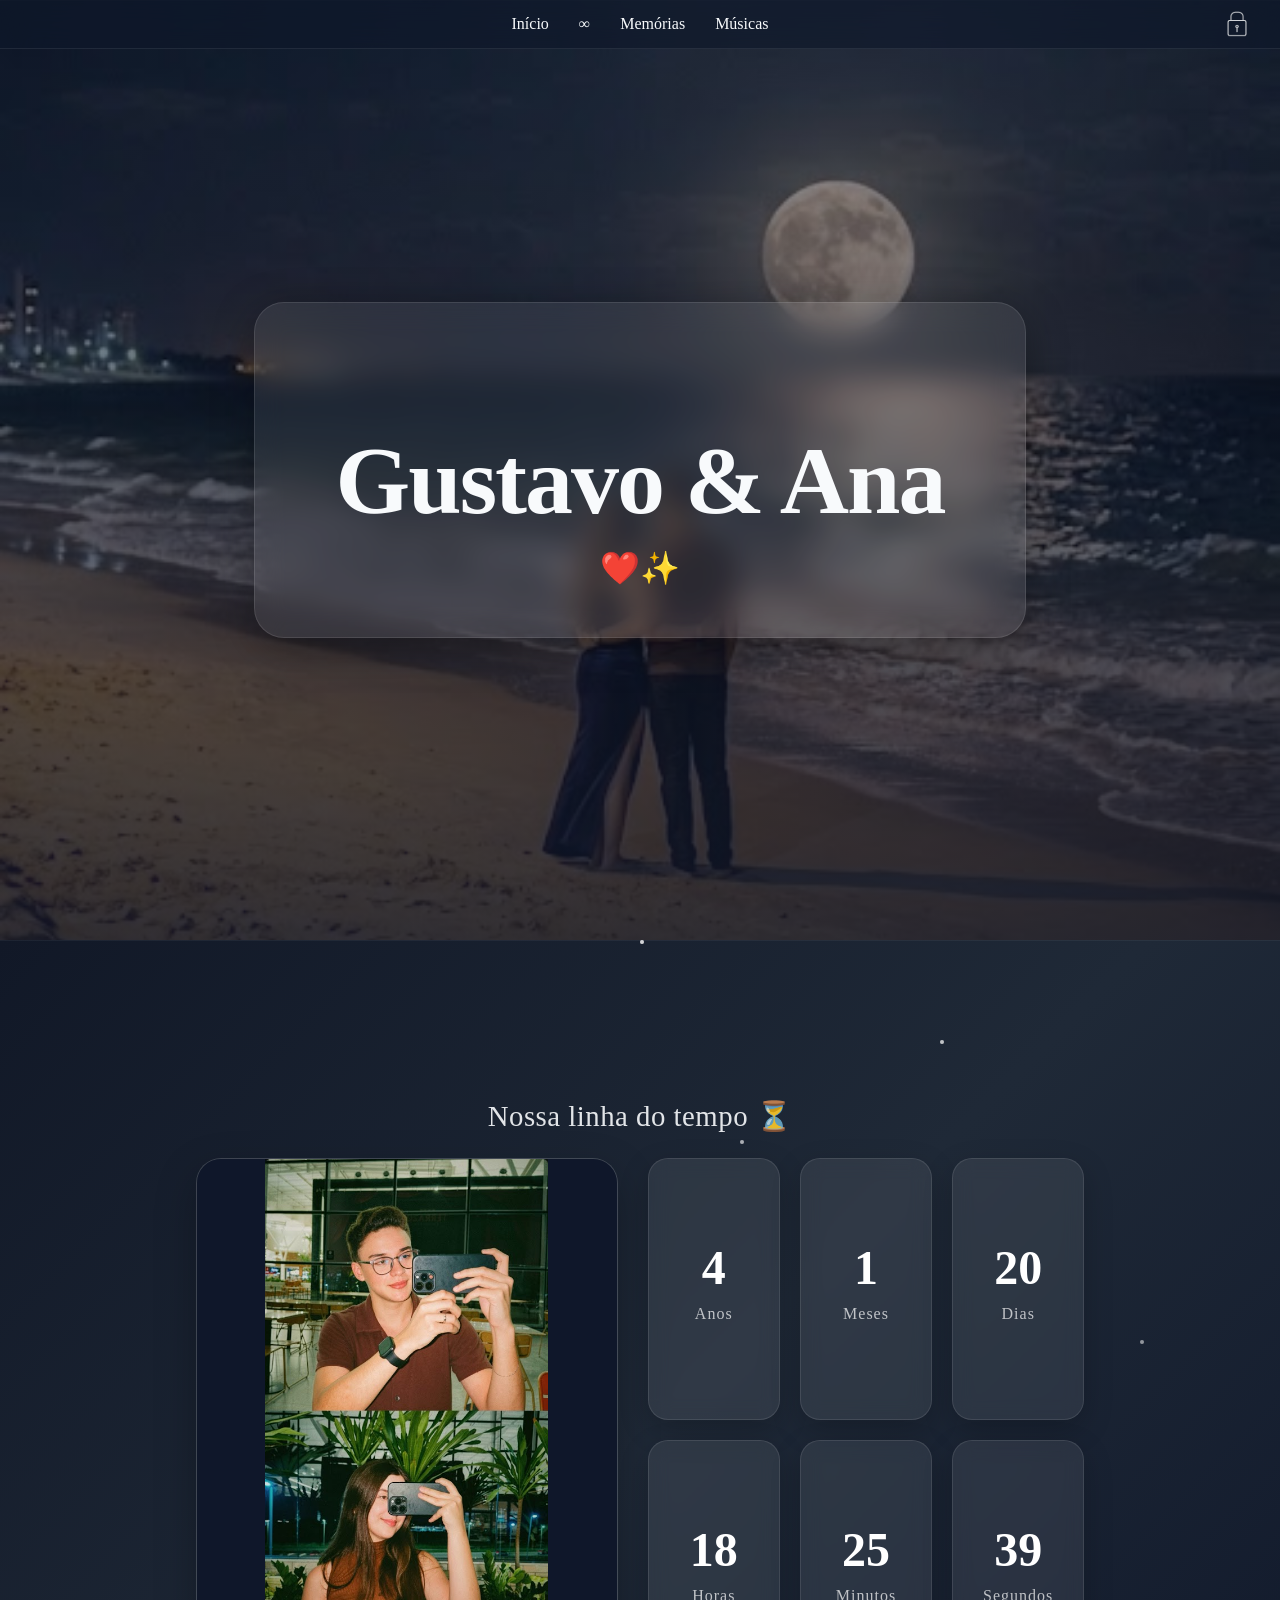
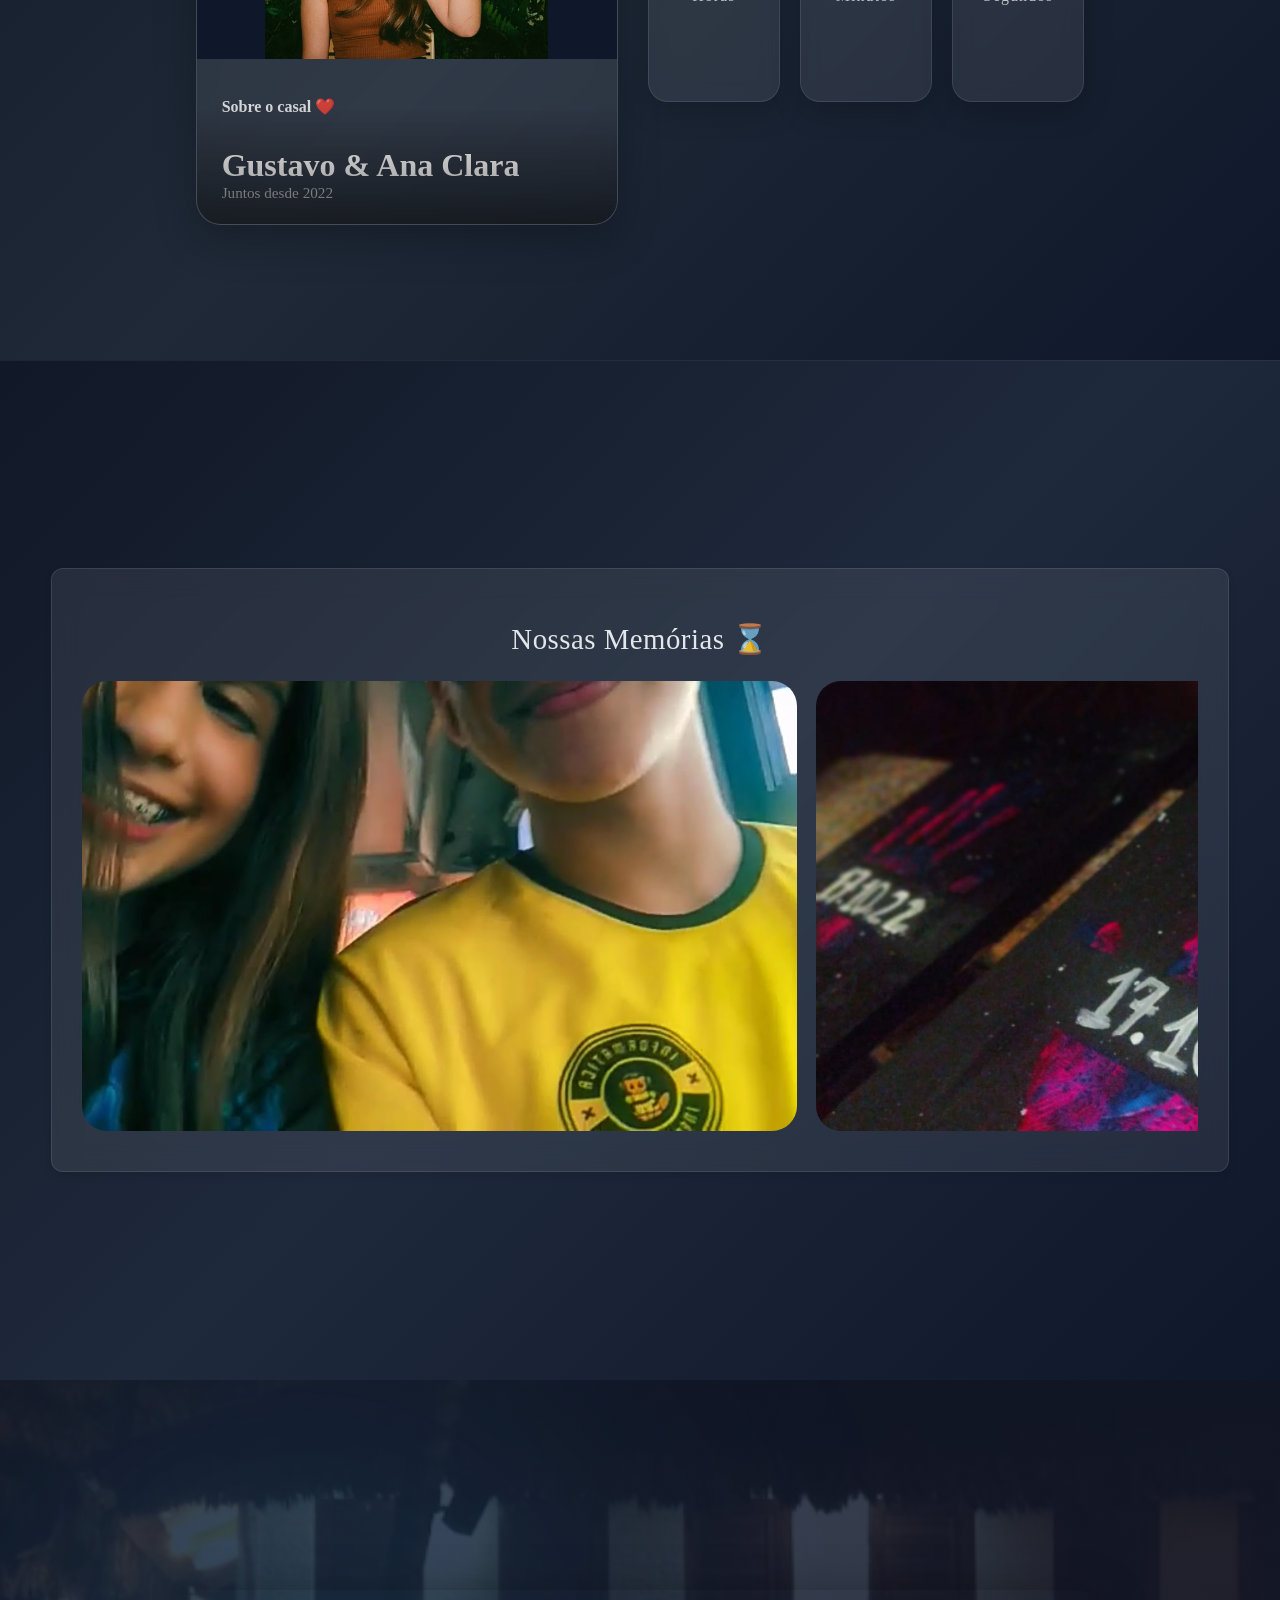
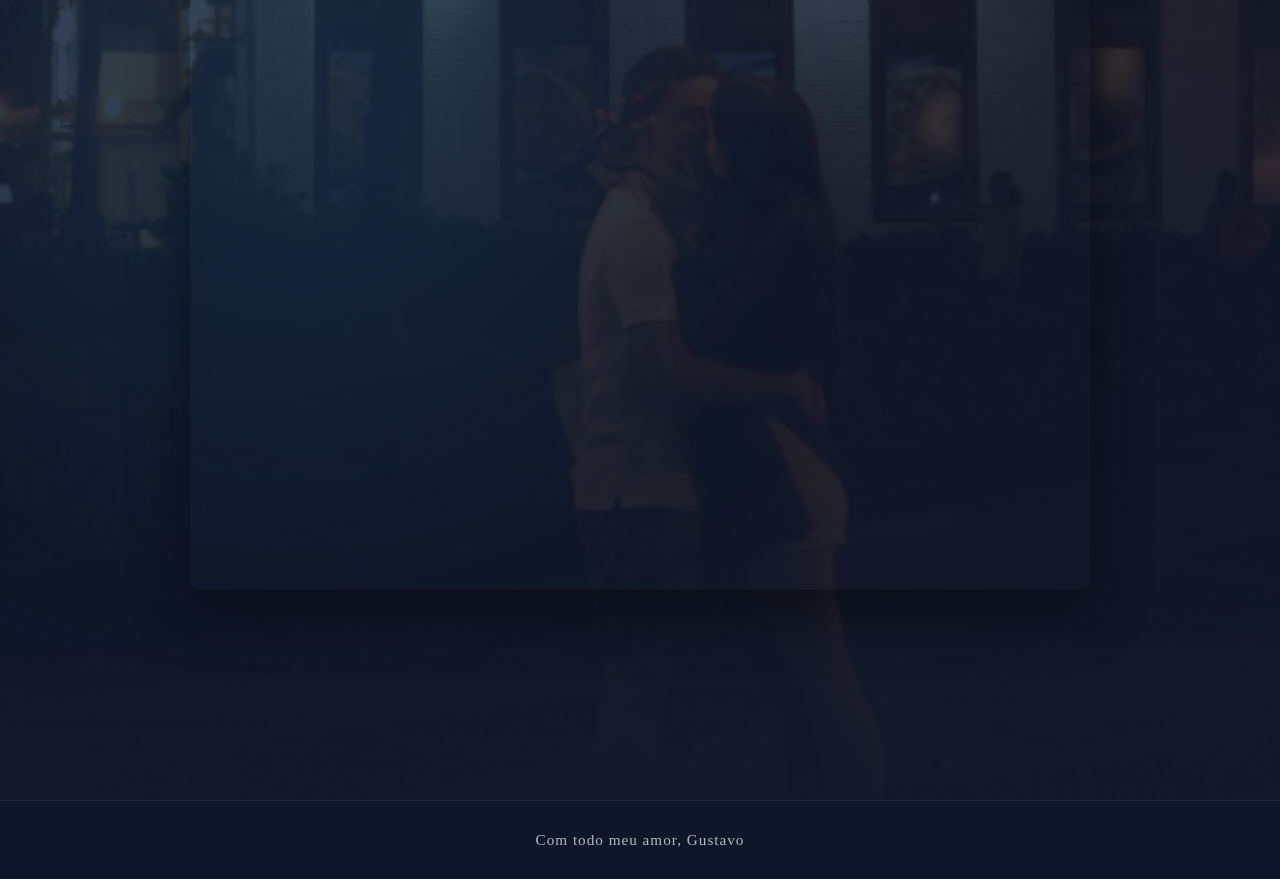
==== commit 2c37a9c4: "Update title and content in index.html" ====
--- a/index.html
+++ b/index.html
@@ -3,7 +3,7 @@
 <head>
   <meta charset="UTF-8">
   <meta name="viewport" content="width=device-width, initial-scale=1.0">
-  <title>29.17✨</title>
+  <title>Nossa historia</title>
   <link rel="icon" href="imagens/favicon-main.png">
 
   <link rel="stylesheet" href="style/index.css">
--- a/style/index.css
+++ b/style/index.css
@@ -16,11 +16,9 @@
     align-items: center;
     justify-content: center;
     padding: 15px 0;
-    background:
-    rgba(15,23,42,0.65);
+    background:rgba(15,23,42,0.65);
     backdrop-filter: blur(15px);
-    border-bottom:
-    1px solid rgba(255,255,255,0.08);
+    border-bottom: 1px solid rgba(255,255,255,0.08);
     z-index: 100;
 }
 
@@ -56,6 +54,30 @@
 #cad:hover{
     transform: scale(1.12);
     filter: drop-shadow(0 0 10px rgba(56,189,248,0.5));
+}
+
+/* Títulos das seções */
+.section-title{
+    font-size: 1.8rem;
+    font-weight: 500;
+    opacity: 0.9;
+    margin-bottom: 25px;
+    color: #F8FAFC;
+    letter-spacing: 0.5px;
+}
+
+section{
+    position: relative;
+}
+
+section::before{
+    content: "";
+    position: absolute;
+    top: 0;
+    left: 0;
+    width: 100%;
+    height: 1px;
+    background:rgba(255,255,255,0.05);
 }
 
 /* Hero */
@@ -201,16 +223,6 @@
     overflow: hidden;
 }
 
-.contador h2{
-    font-size: 1.8rem;
-    font-weight: 500;
-    opacity: 0.9;
-    margin-bottom: 25px;
-}
-
-.tempo{
-    flex: 1;
-}
 
 /* Partículas flutuantes */
 .particles{
@@ -243,7 +255,7 @@
     500px 400px rgba(255,255,255,0.4),
     700px 250px rgba(255,255,255,0.7),
     900px 150px rgba(255,255,255,0.5),
-1200px 350px rgba(255,255,255,0.6);
+    1200px 350px rgba(255,255,255,0.6);
     animation: floatParticles 12s linear infinite;
 }
 
@@ -330,6 +342,71 @@
         transform:
         translateY(-110vh)
         scale(0.5);
+        opacity: 0;
+    }
+}
+
+/* Galeria de partículas para a galeria */
+.particles-gallery{
+    position: absolute;
+    inset: 0;
+    overflow: hidden;
+    pointer-events: none;
+}
+
+.particles-gallery span{
+    position: absolute;
+    width: 8px;
+    height: 8px;
+    border-radius: 50%;
+    background:rgba(255,255,255,0.15);
+    filter: blur(2px);
+    animation: floatGallery linear infinite;
+    bottom: -50px;
+}
+
+.particles-gallery span:nth-child(1){
+    left: 10%;
+    animation-duration: 14s;
+}
+
+.particles-gallery span:nth-child(2){
+    left: 30%;
+    animation-duration: 18s;
+}
+
+.particles-gallery span:nth-child(3){
+    left: 55%;
+    animation-duration: 16s;
+}
+
+.particles-gallery span:nth-child(4){
+    left: 75%;
+    animation-duration: 20s;
+}
+
+.particles-gallery span:nth-child(5){
+    left: 90%;
+    animation-duration: 15s;
+}
+
+@keyframes floatGallery{
+
+    from{
+        transform:
+        translateY(0)
+        scale(1);
+        opacity: 0;
+    }
+
+    20%{
+        opacity: 1;
+    }
+
+    to{
+        transform:
+        translateY(-110vh)
+        scale(1.4);
         opacity: 0;
     }
 }
@@ -349,7 +426,7 @@
     backdrop-filter: blur(10px);
     border: 1px solid rgba(255,255,255,0.1);
     border-radius: 20px;
-    padding: 30px 20px;
+    padding: 30px 30px;
     box-shadow: 0 10px 30px rgba(0,0,0,0.2);
     transition: 0.3s;
 }
@@ -401,24 +478,28 @@
 
 #fotos{
     min-height: 100vh;
-    background:linear-gradient(rgba(15,23,42,0.7),rgba(15,23,42,0.9)), url('/imagens/terceira') center no-repeat;
-    background-size: cover;
+    background: linear-gradient(135deg,#111827,#1e293b,#0f172a);
     display: flex;
     justify-content: center;
     align-items: center;
+    position: relative;
 }
 
 .overlay-fotos {
   background: rgba(255, 255, 255, 0.7);
-
   width: 90%;
   height: auto;
-
   border-radius: 12px;
   padding: 30px;
-
-  color: #1CA9C9;
   box-shadow: 0 4px 8px rgba(0,0,0,0.1);
+  
+}
+
+.overlay h2{
+    font-size: 1.8rem;
+    font-weight: 500;
+    opacity: 0.9;
+    margin-bottom: 25px;
 }
 
 .overlay-fotos, .box, .hero .overlay{
@@ -429,36 +510,25 @@
 
 .carrossel{
     display: flex;
-
     gap: 1.2rem;
-
     width: 100%;
-
     overflow-x: auto;
     overflow-y: hidden;
-
     scroll-snap-type: x mandatory;
-
     padding-bottom: 10px;
 }
 
 .card{
     width: 715px;
     height: 450px;
-
     position: relative;
     overflow: hidden;
-
     flex-shrink: 0;
-
     border-radius: 25px;
-
     background-size: cover;
     background-position: center;
     background-repeat: no-repeat;
-
     scroll-snap-align: center;
-
     transition:  0.3s ease, box-shadow 0.3s ease;
 }
 
@@ -470,10 +540,8 @@
 /* Camada escura */
 .card::before{
   content: "";
-
   position: absolute;
   inset: 0;
-
   background: rgba(0,0,0,0);
   transition: 0.3s;
 }
@@ -536,26 +604,75 @@
 }
 
 /* hover */
-::-webkit-scrollbar-thumb:hover{ background: rgba(56,189,248,0.8);
+::-webkit-scrollbar-thumb:hover{ 
+    background: rgba(56,189,248,0.8);
+}
+
+/* Para destacar a imagem ativa */
+.card.active::before{
+    background: rgba(0,0,0,0.45);
+}
+
+.card.active .mensagem{
+    opacity: 1;
+    transform: translateY(0);
 }
 
 /* Música */
 #musicas{
     min-height: 100vh;
-    background: linear-gradient(rgba(15,23,42,0.75), rgba(15,23,42,0.95)), url('/imagens/musica-bg.jpg') center no-repeat;
+    position: relative;
+    background:linear-gradient(rgba(15,23,42,0.82),rgba(15,23,42,0.96)),url('../imagens/musica-bg.png');
     background-size: cover;
+    background-position: center;
     display: flex;
     justify-content: center;
     align-items: center;
     padding: 60px 20px;
+    overflow: hidden;
+}
+
+#musicas::before{
+    content: "";
+    position: absolute;
+    width: 600px;
+    height: 600px;
+    border-radius: 50%;
+    background:rgba(56,189,248,0.12);
+    filter: blur(140px);
+    z-index: 1;
+    animation: pulseGlow 6s ease-in-out infinite;
 }
 
 #musicas iframe{
+    position: relative;
+    z-index: 2;
     width: min(100%, 900px);
     height: 600px;
     border: none;
     border-radius: 30px;
-    box-shadow: 0 10px 40px rgba(0,0,0,0.4);
+    box-shadow: 0 20px 60px rgba(0,0,0,0.45);
+    transition: 0.4s;
+}
+
+#musicas iframe:hover{
+    transform: translateY(-5px);
+    box-shadow: 0 30px 80px rgba(0,0,0,0.55);
+}
+
+@keyframes pulseGlow{
+
+    0%,100%{
+        transform:
+        scale(1);
+        opacity: 0.7;
+    }
+
+    50%{
+        transform:
+        scale(1.08);
+        opacity: 1;
+    }
 }
 
 /* Rodapé */
@@ -595,18 +712,7 @@
   }
 }
 
-/* Para dispositivos sem hover (ex: smartphones) */
-@media (hover: none){
-
-    .card::before{
-        background: rgba(0,0,0,0.45);
-    }
-
-    .mensagem{
-        opacity: 1;
-        transform: translateY(0);
-    }
-}
+
 
 /* Para telas menores, ajustar o layout do contador */
 @media (max-width: 700px){
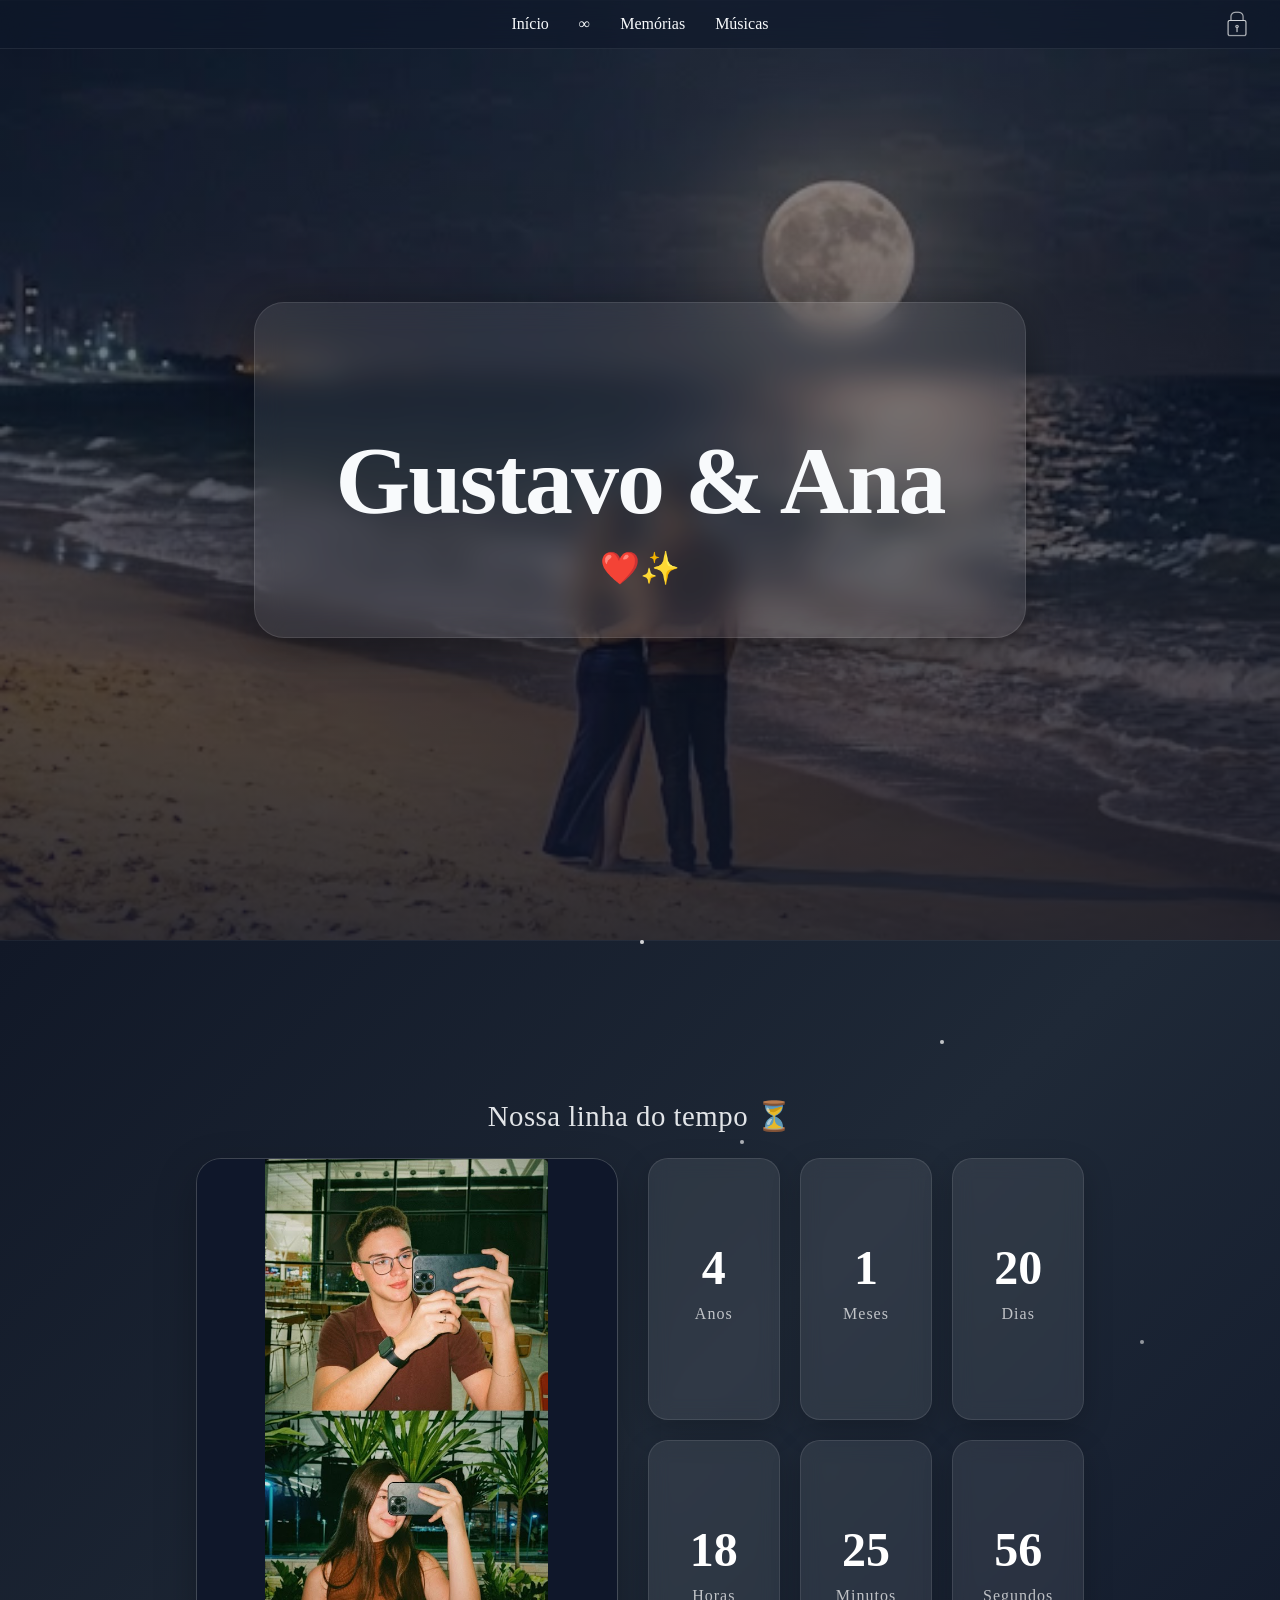
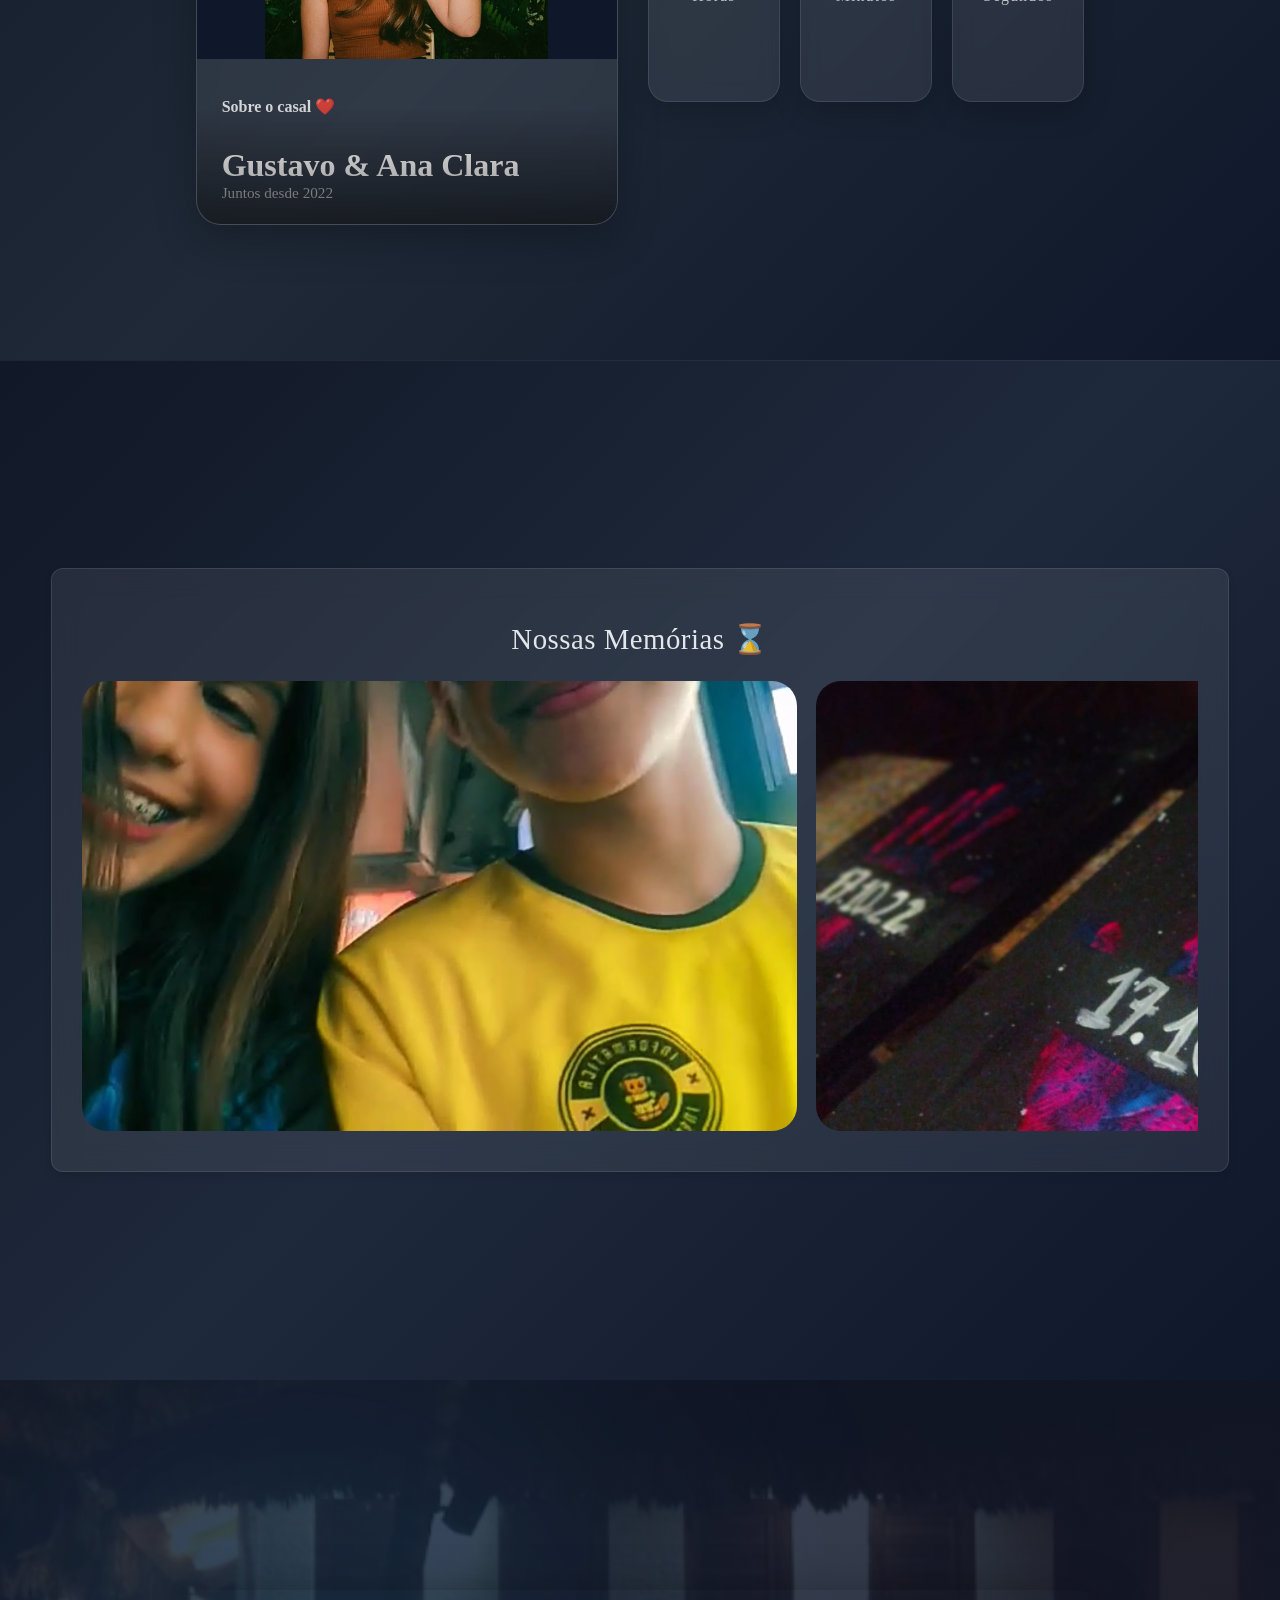
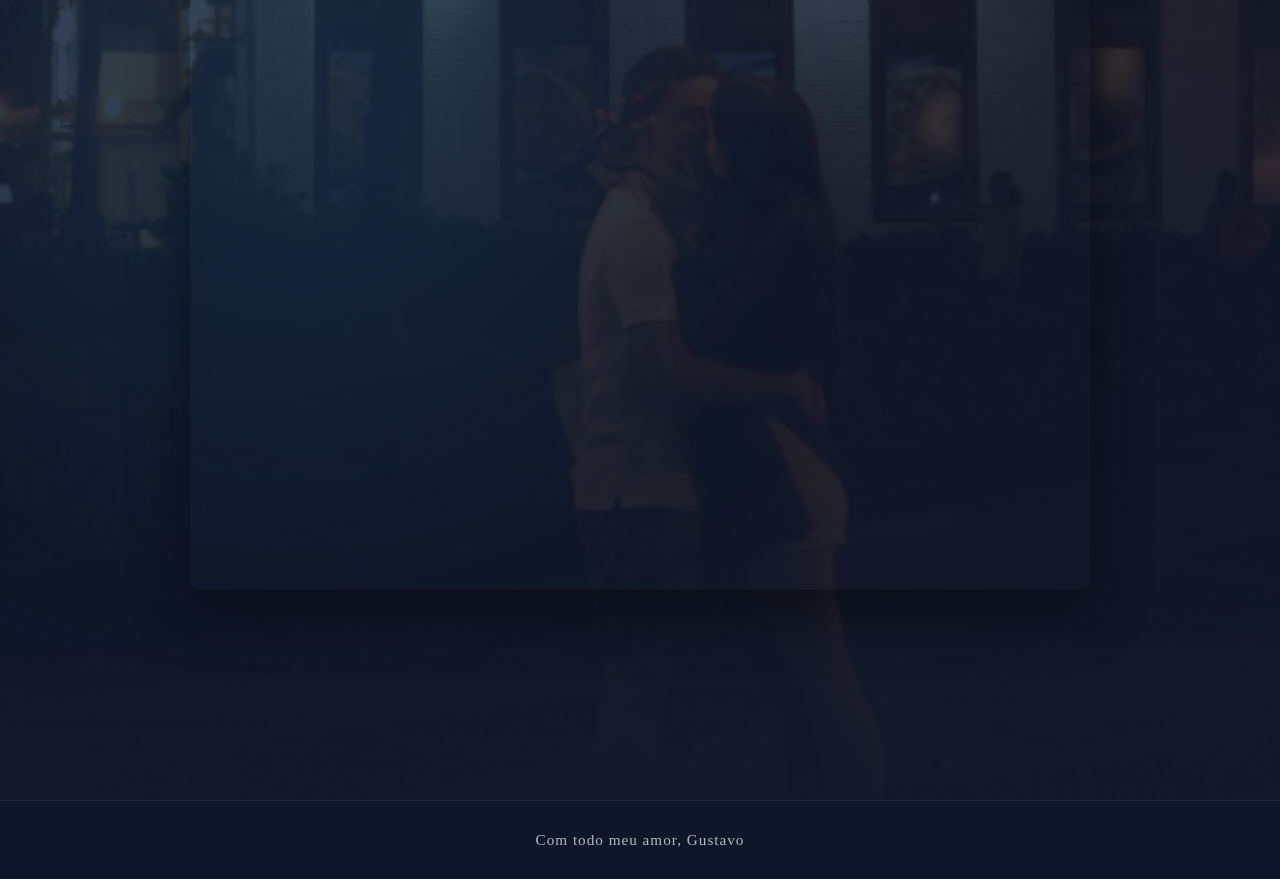
==== commit ac6c22af: "Update index.html with new content and structure" ====
--- a/index.html
+++ b/index.html
@@ -3,7 +3,7 @@
 <head>
   <meta charset="UTF-8">
   <meta name="viewport" content="width=device-width, initial-scale=1.0">
-  <title>Nossa historia</title>
+  <title>Nossa historia (29/17) </title>
   <link rel="icon" href="imagens/favicon-main.png">
 
   <link rel="stylesheet" href="style/index.css">
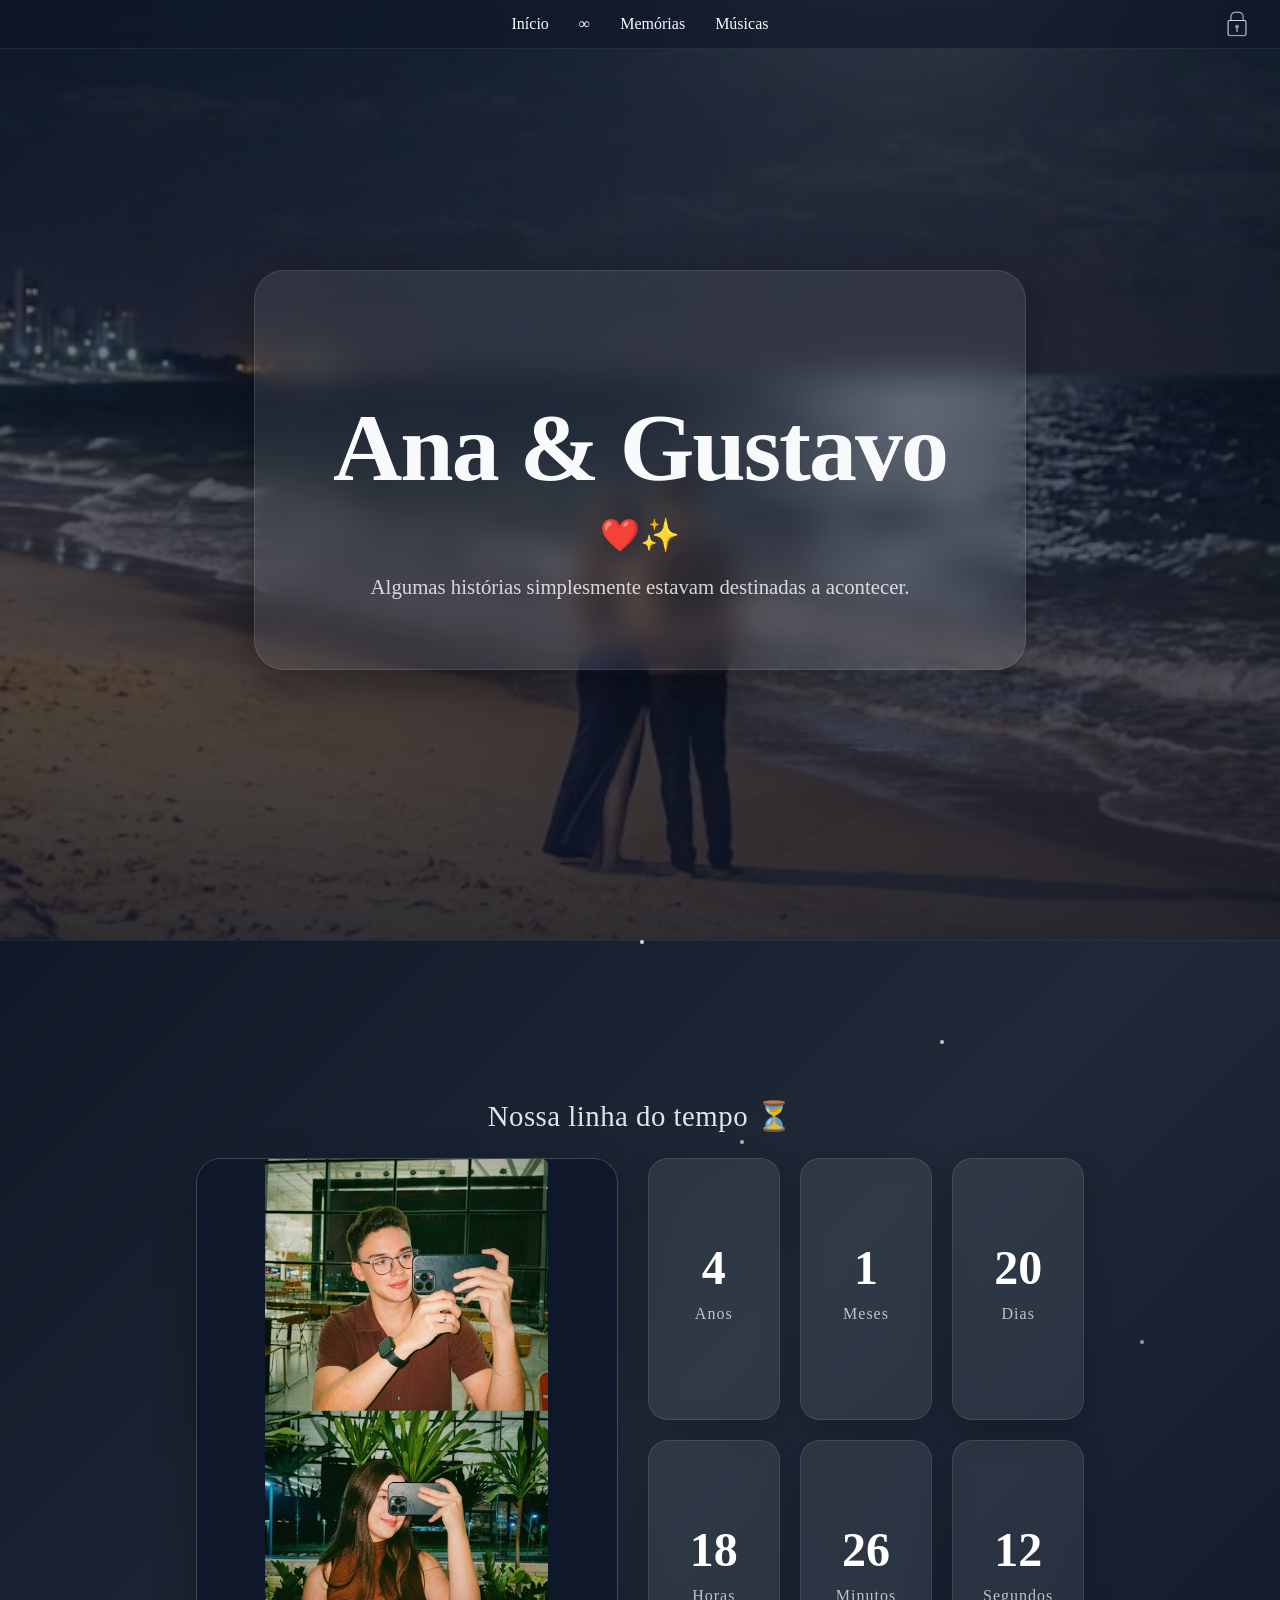
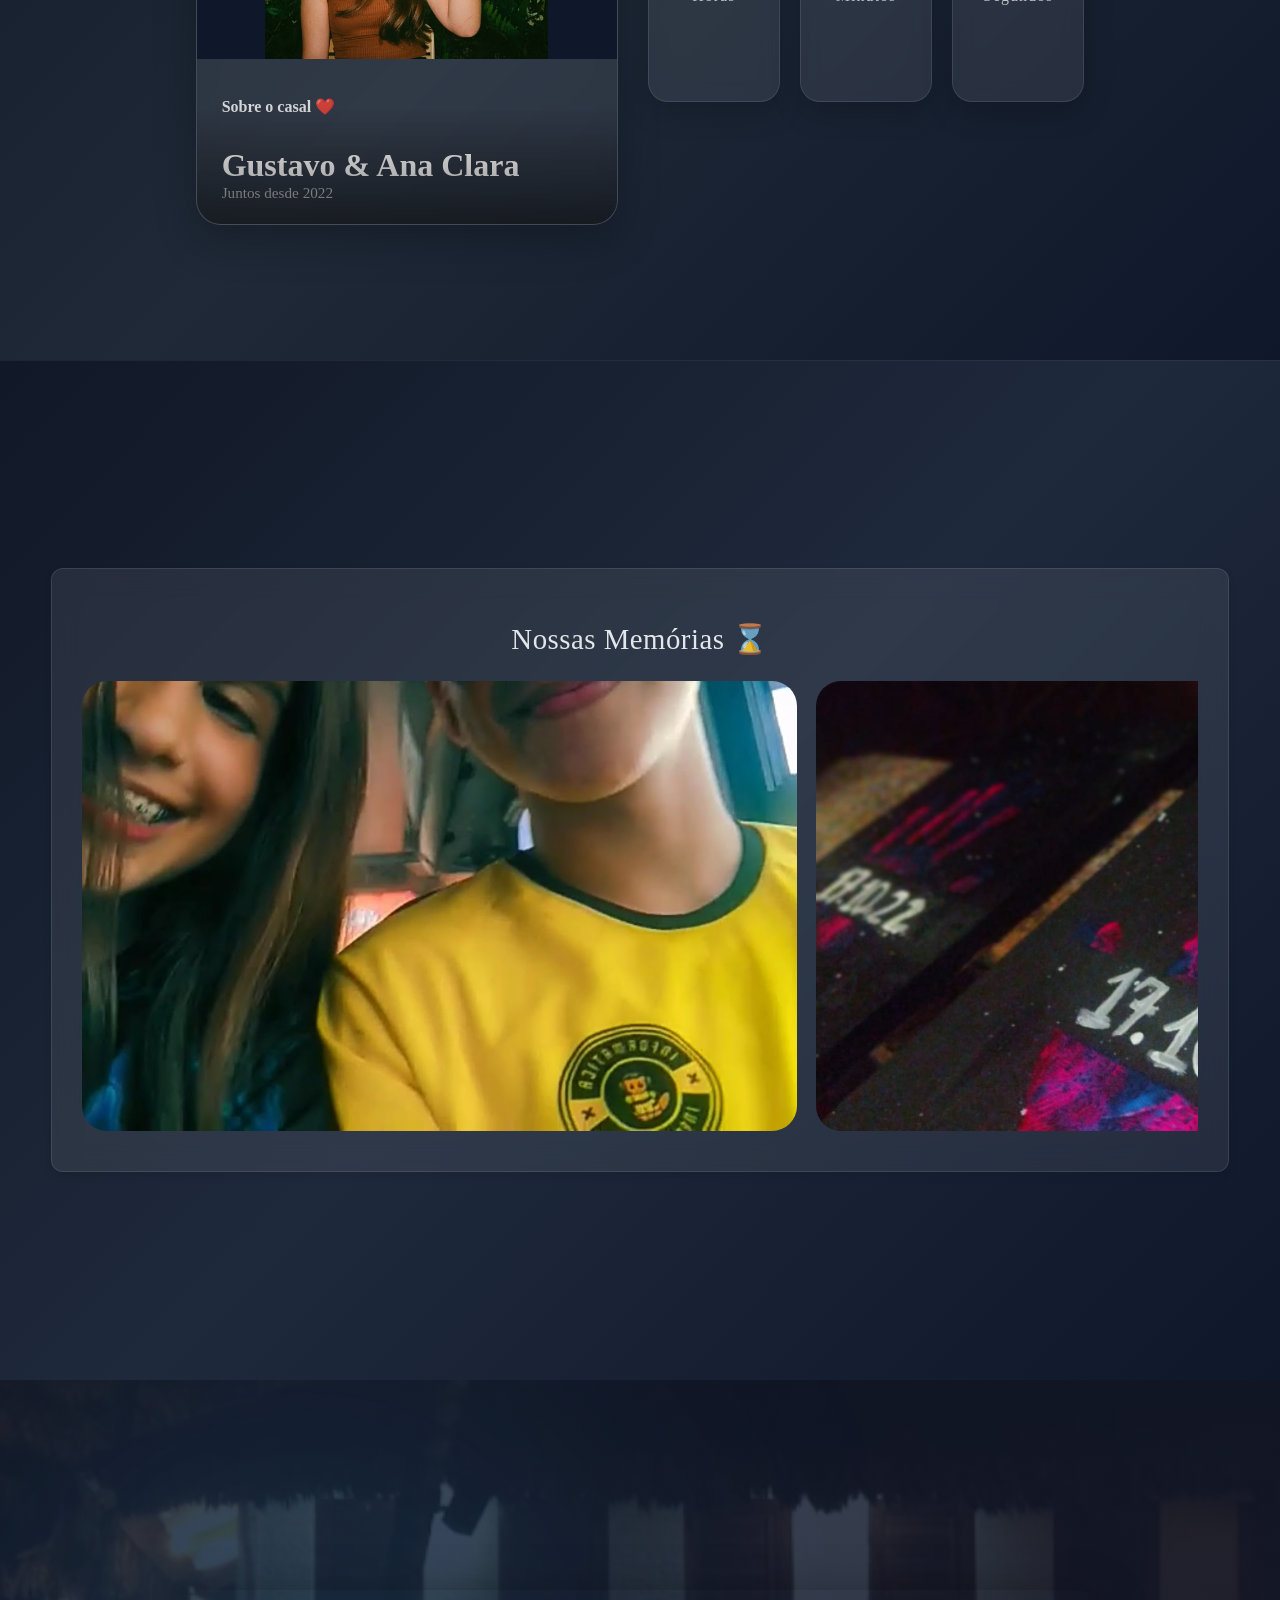
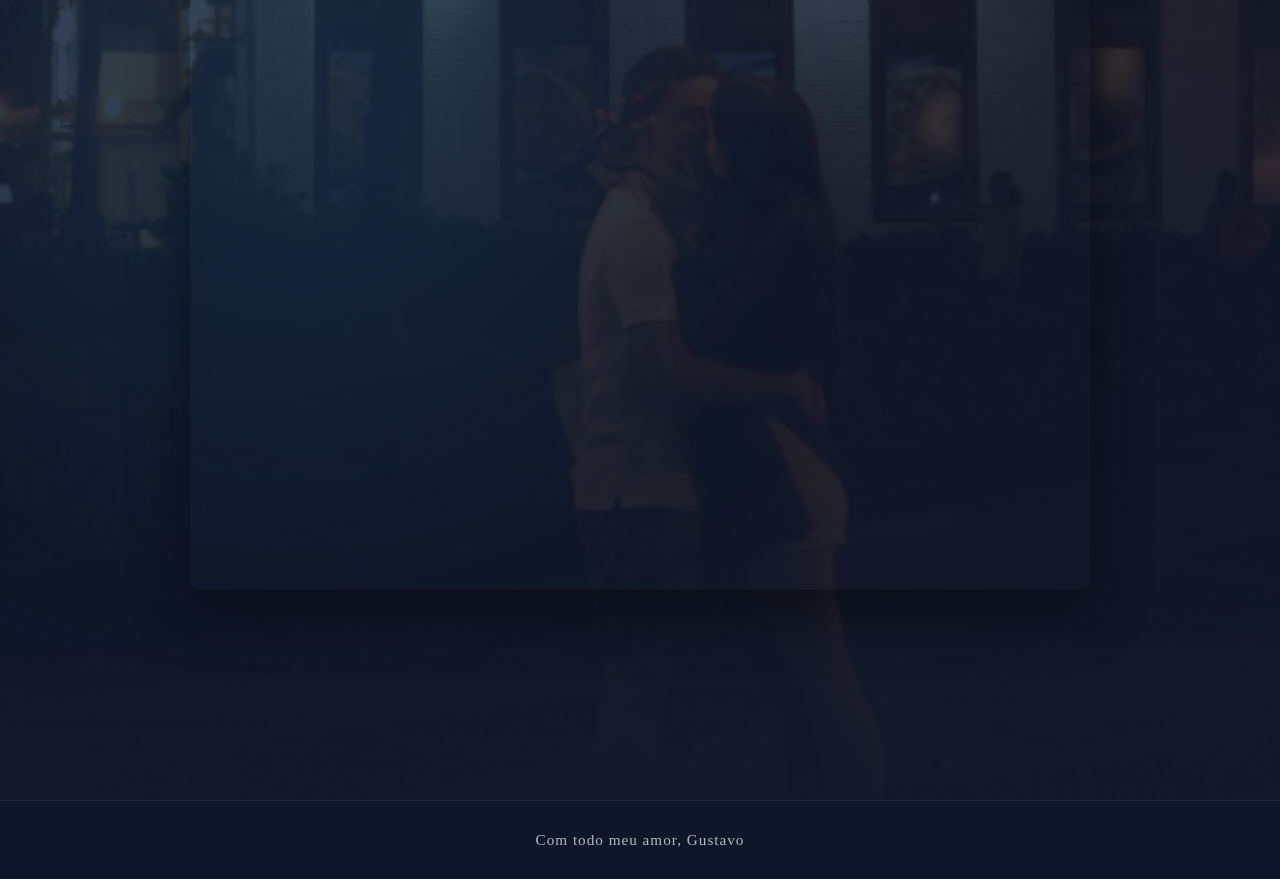
==== commit 6645ae9b: "Update HTML structure and content" ====
--- a/index.html
+++ b/index.html
@@ -3,7 +3,7 @@
 <head>
   <meta charset="UTF-8">
   <meta name="viewport" content="width=device-width, initial-scale=1.0">
-  <title>Nossa historia (29/17) </title>
+  <title>Nossa historia </title>
   <link rel="icon" href="imagens/favicon-main.png">
 
   <link rel="stylesheet" href="style/index.css">
@@ -34,8 +34,11 @@
   <!-- Hero -->
   <section id="inicio" class="hero">
     <div class="overlay">
-      <h1>Gustavo & Ana </h1>
+      <h1>Ana  & Gustavo </h1>
       <span>❤️✨</span>
+      <p class="hero-text">
+        Algumas histórias simplesmente estavam destinadas a acontecer.
+      </p>
     </div> 
   </section>  
 
--- a/style/index.css
+++ b/style/index.css
@@ -721,6 +721,35 @@
         grid-template-columns:
         repeat(2, 1fr);
     }
+
+    .mensagem{
+        font-size: 1rem;
+        padding: 30px 15px;
+    }
+}
+
+@media (max-width: 362px){
+
+    .mensagem{
+        font-size: 1rem;
+        padding: 0px 15px;
+    }
+}
+
+@media (max-width: 332px){
+
+    .mensagem{
+        font-size: 1rem;
+        padding: 10px 15px;
+    }
+}
+
+@media (max-width: 422px){
+
+    .cadeado{
+        position: static;
+        margin-left: 20px;
+    }
 }
 
 @media (max-width: 1100px){
@@ -753,3 +782,4 @@
         justify-content: center;
     }
 }
+
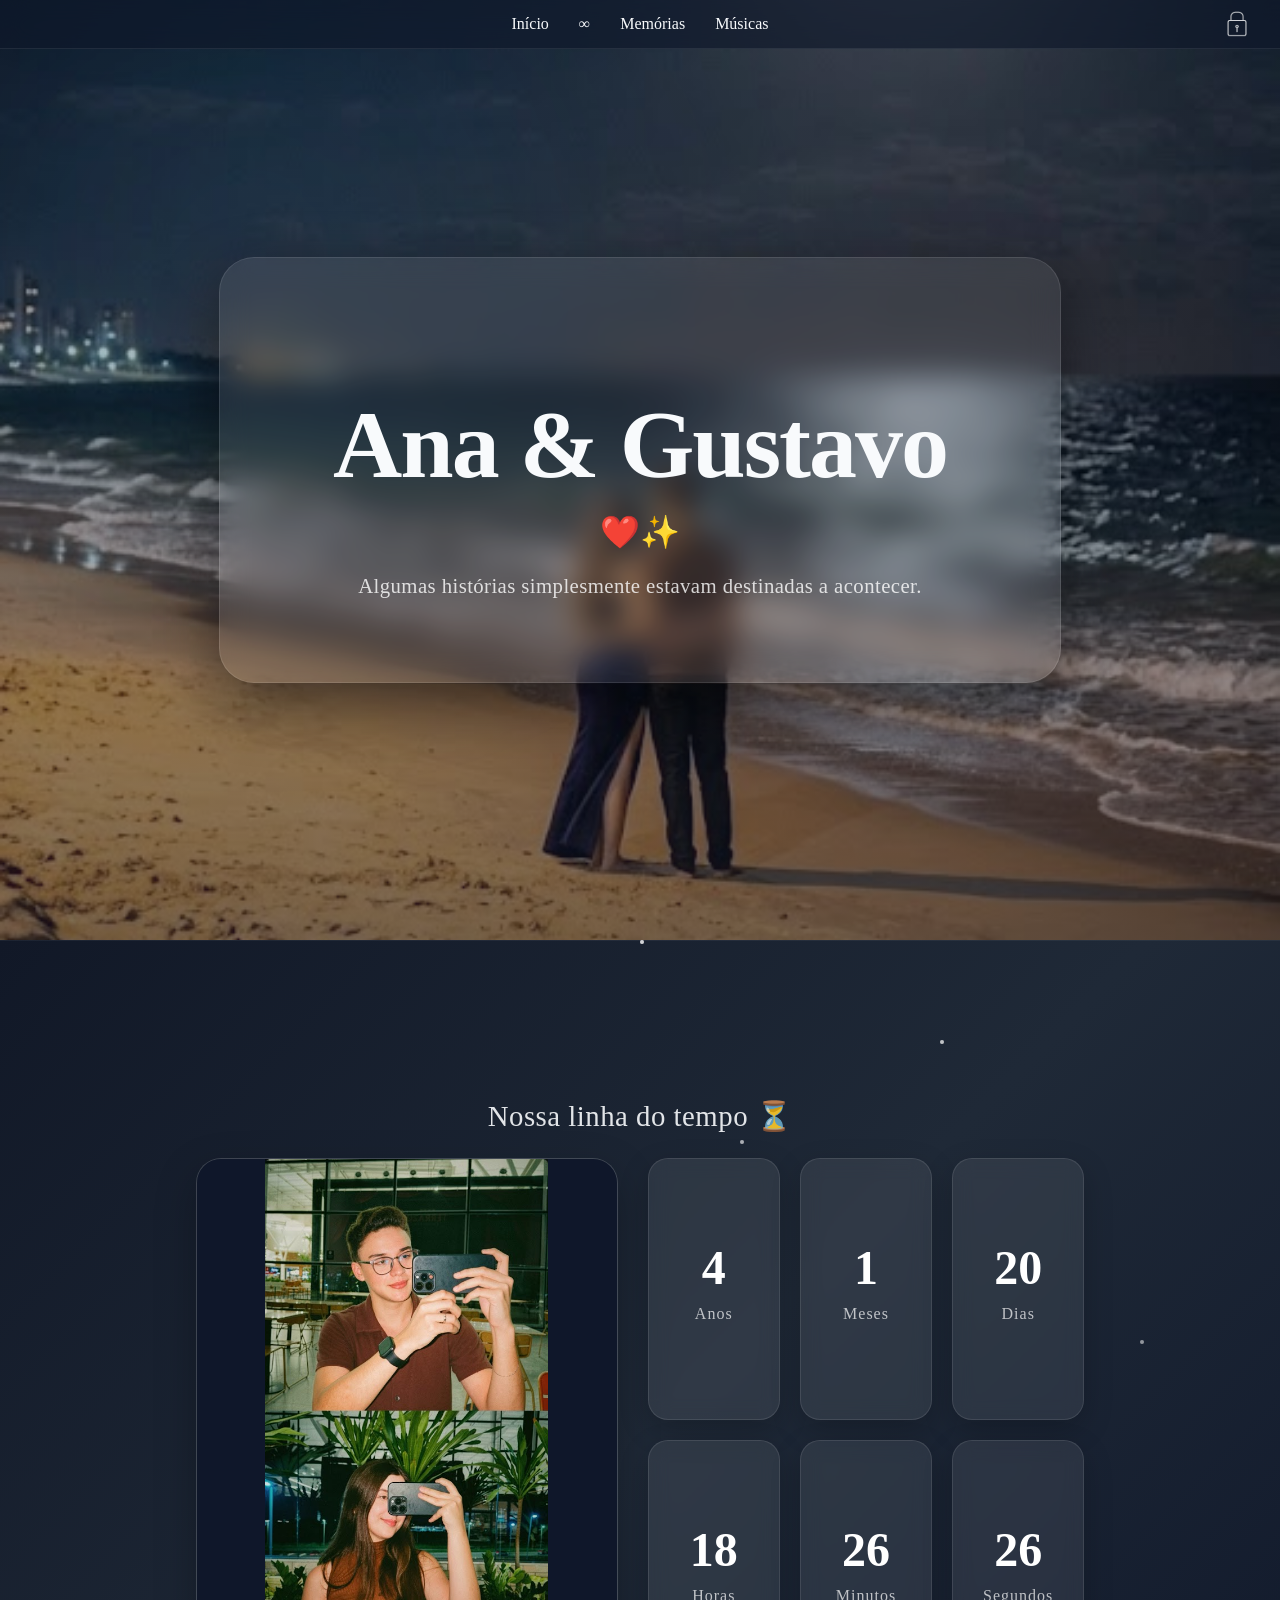
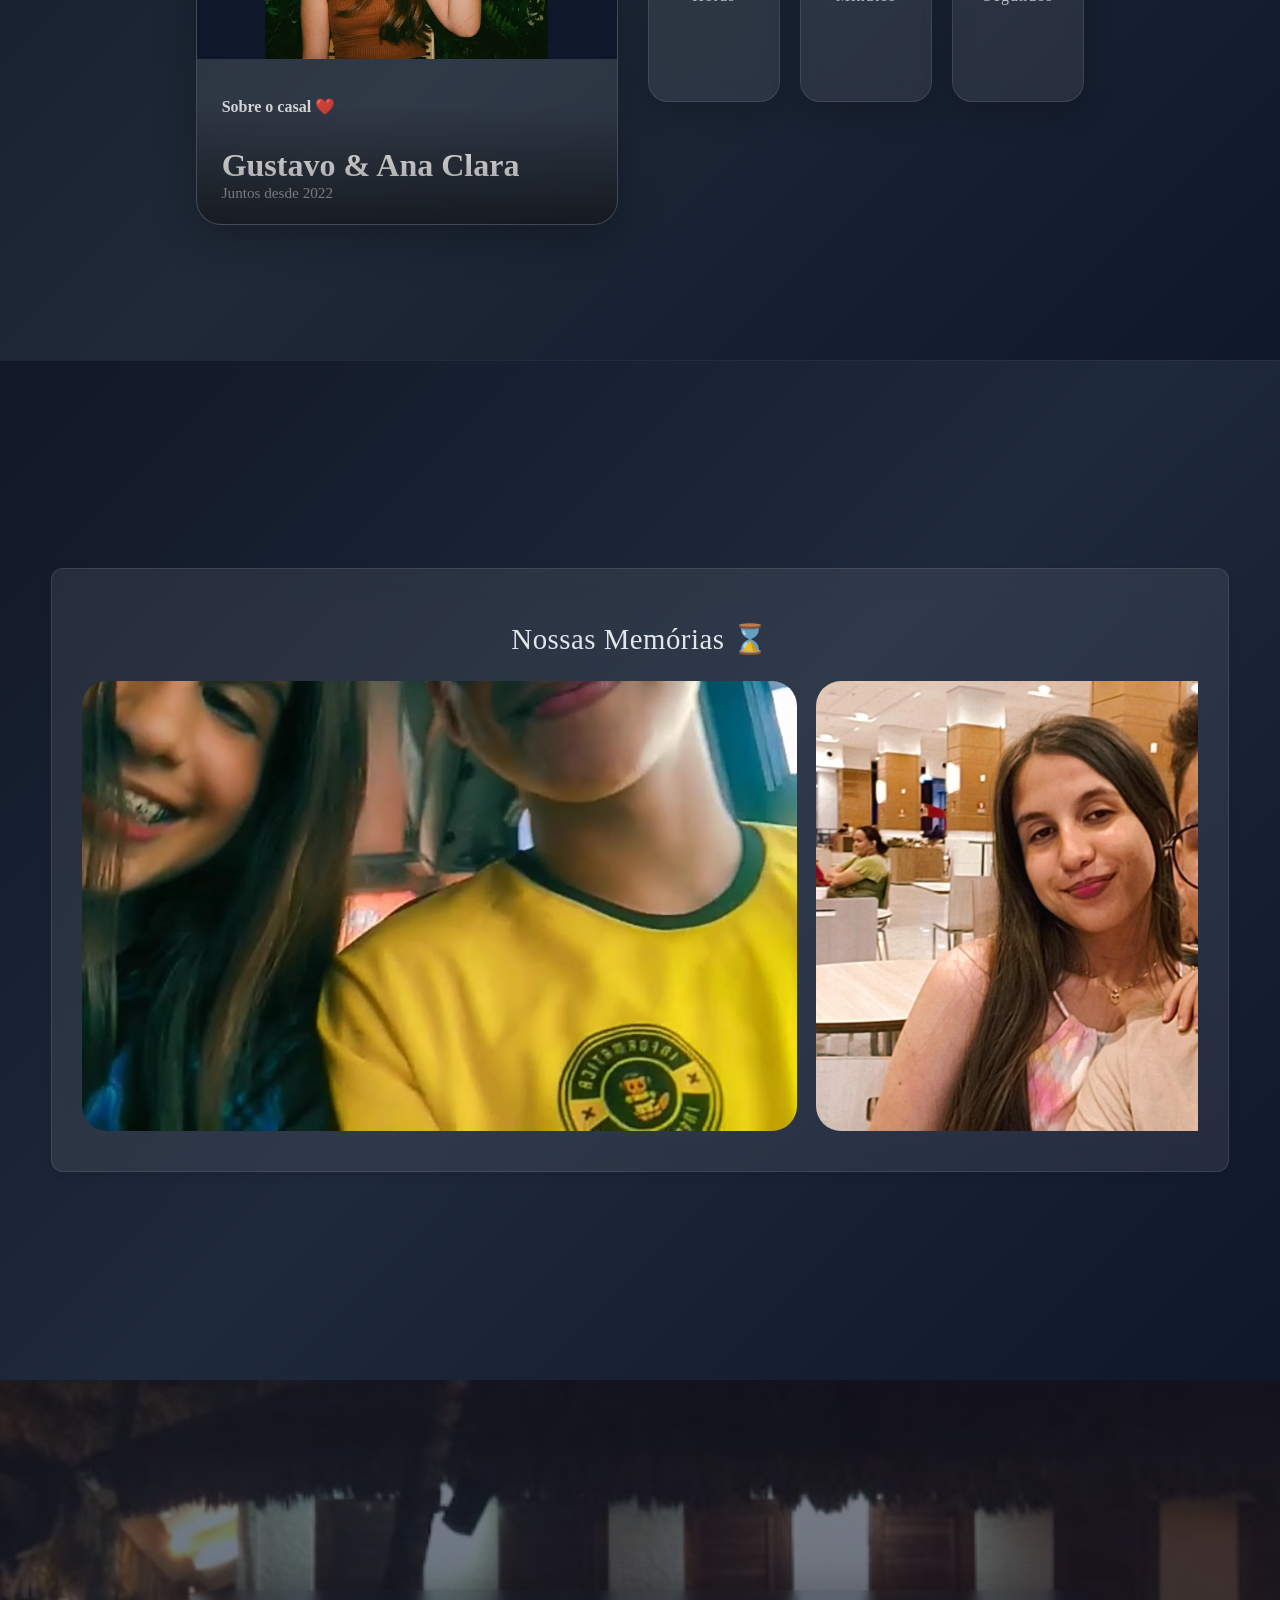
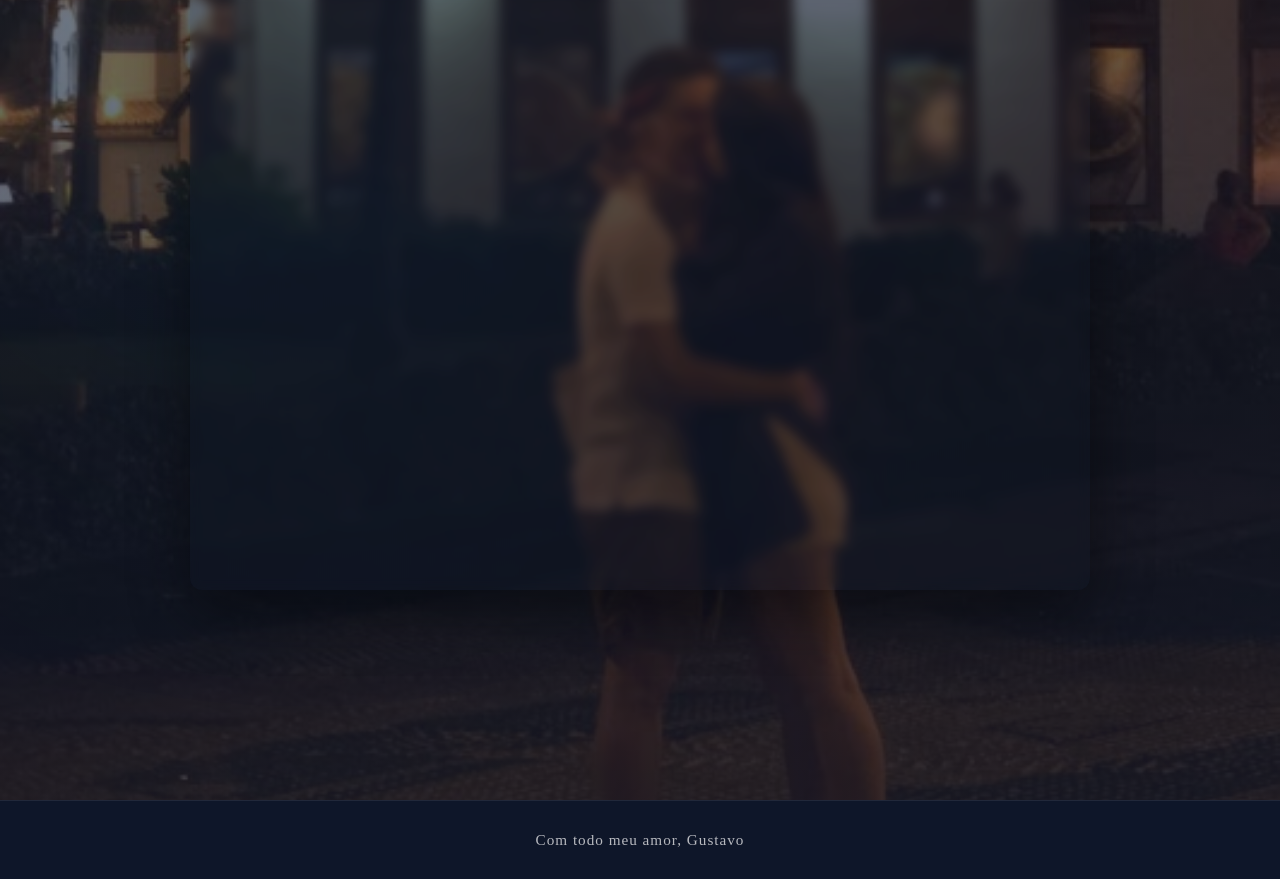
==== commit 1b6a7cd7: "Refactor index.html structure and content" ====
--- a/index.html
+++ b/index.html
@@ -147,18 +147,66 @@
                     <p>E desde então, esse sorriso se tornou o melhor colírio que meus olhos poderiam desejar. </p>
                   </div>
                 </article>
-                <article class="card" style="background-image: url('imagens/foto3.jpg');"></article>
-                <article class="card" style="background-image: url('imagens/foto4.jpg');"></article>
+
                 <article class="card" style="background-image: url('imagens/foto7.jpg');"></article>
+
+                <article class="card" style="background-image: url('imagens/foto3.jpg');">
+                  <div class="mensagem">
+                    <p>Nesse dia, nós transformamos tinta e bagunça em memória.
+                      Por mais simples que pareça, esse momento teve algo diferente. 
+                      <p>Enquanto a tinta secava, eu sentia que nós também estávamos construindo alguma coisa juntos. Algo bonito, leve e especial.</p>
+                      A gente riu, se sujou..., brincamos igual duas crianças felizes por estarem vivendo aquilo lado a lado. E no fim, aqueles quadros acabaram guardando muito mais do que o formato das nossas mãos.</p>
+                      <p>Eles guardaram um pedacinho do começo da nossa história.</p>
+                </article>
+
                 <article class="card" style="background-image: url('imagens/foto8.jpg');"></article>
+
+                <article class="card" style="background-image: url('imagens/foto4.jpg');">
+                  <div class="mensagem">
+                      <p>A exposição do Van Gogh foi uma das experiências mais incríveis que já vivemos juntos.</p>
+
+                      <p>Não era só olhar quadros. Era sentir cada detalhe, cada cor, cada ambiente e viver aquilo juntos. Foi um daqueles dias em que tudo parecia especial simplesmente porque você estava comigo.</p>
+                      <p>Eu lembro do jeito que nós observávamos cada obra, comentávamos os detalhes, tirávamos fotos e absorvíamos aquele momento como se o mundo tivesse desacelerado um pouco só pra nós dois.</p>
+                      E desde esse dia, toda vez que vejo algo relacionado ao Van Gogh, automaticamente lembro de você. Porque, de alguma forma, aquela experiência ficou completamente ligada ao teu olhar, ao teu sorriso e à sensação boa daquele dia.
+                      </p>
+                  </div>
+                </article>
+                
                 <article class="card" style="background-image: url('imagens/foto9.jpg');"></article>
+
+                <article class="card" style="background-image: url('imagens/foto11.jpg');">
+                  <div class="mensagem">
+                    <p>Nosso primeiro cinema juntos. E logo com um filme que acabou virando uma memória gigante pra nós dois.</p>
+                       <p>Foi a primeira vez que saímos sozinhos juntos, e eu lembro perfeitamente da sensação daquele dia. </p> 
+                       <p>A ansiedade boa, o frio na barriga e a felicidade de finalmente estar vivendo algo assim ao teu lado, por mais simples que fosse.</p>
+                       <p>Talvez muita gente veja “O Gato de Botas” só como um filme. Mas pra mim, ele sempre vai carregar um significado diferente. Porque ele marcou uma fase muito importante da nossa história.</p>
+                       <p>E honestamente? Eu assistiria esse filme mil vezes só pra poder reviver aquele dia mais uma vez.</p>
+                  </div>
+                </article>
+
                 <article class="card" style="background-image: url('imagens/foto10.jpg');"></article>
-                <article class="card" style="background-image: url('imagens/foto11.jpg');"></article>
+                
+                <article class="card" style="background-image: url('imagens/foto15.jpg');">
+                  <div class="mensagem">
+                    <p>Nosso primeiro final de ano juntos.</p>
+                      <p>E sinceramente? Acho que não existe maneira melhor de começar um novo ano do que ao lado da pessoa que você ama.</p> <p> Enquanto todo mundo comemorava a virada, o meu pensamento era só o quanto eu estava feliz por estar vivendo aquilo com você.</p>
+                      <p>Aquele beijo de ano novo teve algo diferente. Como se, no meio de todos os fogos, barulhos e comemorações, o mundo inteiro tivesse desaparecido por alguns segundos.</p>
+                      <p>Era só eu, você e a sensação de que eu queria começar todos os próximos anos exatamente assim.</p>
+                  </div>
+                </article>
+                <article class="card" style="background-image: url('imagens/foto17.jpg');"></article>
+                <article class="card" style="background-image: url('imagens/foto20.jpg');">
+                  <div class="mensagem">
+                    <p> Nossa primeira viagem juntos, com a minha família. E até hoje eu lembro da sensação daquele momento como se tivesse sido ontem.</p>
+                      <p>Foi a primeira vez que dormimos juntos, e eu simplesmente não conseguia dormir direito porque minha cabeça não conseguia acreditar que aquilo era real. Você ali do meu lado, toda linda, toda cheirosa, toda beijável…</p>
+                      <p>Enquanto você dormia tranquila, eu ficava olhando e pensando em como a vida conseguiu me dar alguém tão especial assim.</p>
+                       <p>
+                      Foi uma viagem simples, mas que virou uma das lembranças mais marcantes da minha vida. Porque naquele momento eu percebi que não importava muito o lugar. Desde que fosse com você, qualquer lugar se tornava especial.
+                    </p>
+                  </div>
+                </article>
+
                 <article class="card" style="background-image: url('imagens/foto13.jpg');"></article>
-                <article class="card" style="background-image: url('imagens/foto15.jpg');"></article>
-                <article class="card" style="background-image: url('imagens/foto17.jpg');"></article>
-                <article class="card" style="background-image: url('imagens/foto18.jpg');"></article>
-                <article class="card" style="background-image: url('imagens/foto20.jpg');"></article>
 
             </div>
           </div>
--- a/style/index.css
+++ b/style/index.css
@@ -83,9 +83,7 @@
 /* Hero */
 .hero{
     min-height: 100vh;
-
-    background:
-    linear-gradient(to bottom, rgba(15,23,42,0.4),rgba(15,23,42,0.85)  ), url('../imagens/principal.jpg');
+    background: linear-gradient(to bottom, rgba(15,23,42,0.15), rgba(15,23,42,0.55)), url('../imagens/principal.jpg');
     background-size: cover;
     background-position: center;
     display: flex;
@@ -95,13 +93,39 @@
 }
 
 .hero .overlay{
-    background: rgba(255,255,255,0.08);
-    backdrop-filter: blur(15px);
-    border: 1px solid rgba(255,255,255,0.1);
-    padding: 50px 35px;
-    border-radius: 30px;
-    width: min(90%, 700px);
-    box-shadow: 0 10px 40px rgba(0,0,0,0.35);
+    position: relative;
+    z-index: 2;
+    backdrop-filter: blur(10px);
+    background:rgba(15,23,42,0.45);
+    border: 1px solid rgba(255,255,255,0.12);
+    padding: 60px 45px;
+    border-radius: 35px;
+    width: min(90%, 750px);
+    box-shadow: 0 20px 60px rgba(0,0,0,0.45);
+    overflow: hidden;
+}
+
+.hero .overlay::before{
+    content: "";
+    position: absolute;
+    top: -50%;
+    left: -60%;
+    width: 200px;
+    height: 200%;
+    background: linear-gradient(to right, transparent,rgba(255,255,255,0.08),transparent);
+    transform: rotate(25deg);
+    animation: shine 8s linear infinite;
+}
+
+@keyframes shine{
+
+    from{
+        left: -60%;
+    }
+
+    to{
+        left: 140%;
+    }
 }
 
 .overlay{
@@ -127,8 +151,41 @@
     margin-bottom: 20px;
 }
 
+.hero-text{
+    margin-top: 18px;
+    font-size: 1.15rem;
+    color:rgba(255,255,255,0.78);
+    line-height: 1.6;
+    letter-spacing: 0.4px;
+}
+
 .hero span{
     font-size: 2rem;
+}
+
+.hero::before{
+    content: "";
+    position: absolute;
+    width: 500px;
+    height: 500px;
+    background:rgba(56,189,248,0.12);
+    border-radius: 50%;
+    filter: blur(140px);
+    animation: heroGlow 8s ease-in-out infinite;
+    z-index: 1;
+}
+
+@keyframes heroGlow{
+
+    0%,100%{
+        transform: scale(1);
+        opacity: 0.6;
+    }
+
+    50%{
+        transform: scale(1.08);
+        opacity: 1;
+    }
 }
 
 .contador-layout{
@@ -622,7 +679,7 @@
 #musicas{
     min-height: 100vh;
     position: relative;
-    background:linear-gradient(rgba(15,23,42,0.82),rgba(15,23,42,0.96)),url('../imagens/musica-bg.png');
+    background:linear-gradient(rgba(15,23,42,0.55),rgba(15,23,42,0.78)),url('../imagens/musica-bg.png');
     background-size: cover;
     background-position: center;
     display: flex;
@@ -638,8 +695,8 @@
     width: 600px;
     height: 600px;
     border-radius: 50%;
-    background:rgba(56,189,248,0.12);
-    filter: blur(140px);
+    background:rgba(56,189,248,0.06);
+    filter: blur(180px);
     z-index: 1;
     animation: pulseGlow 6s ease-in-out infinite;
 }
@@ -651,12 +708,24 @@
     height: 600px;
     border: none;
     border-radius: 30px;
+    background:rgba(15,23,42,0.18);
+    opacity: 0.60;
+    backdrop-filter: blur(6px);
     box-shadow: 0 20px 60px rgba(0,0,0,0.45);
-    transition: 0.4s;
+    transition:
+    0.4s ease,
+    opacity 1.2s ease,
+    transform 1.2s ease;
+}
+
+#musicas.show iframe{
+    opacity: 1;
+    transform: translateY(0) scale(1);
 }
 
 #musicas iframe:hover{
     transform: translateY(-5px);
+    opacity: 0.85;
     box-shadow: 0 30px 80px rgba(0,0,0,0.55);
 }
 
@@ -726,6 +795,27 @@
         font-size: 1rem;
         padding: 30px 15px;
     }
+
+    #musicas iframe{
+        height: 480px;
+        opacity: 0.72;
+    }
+
+    .hero{
+        align-items: flex-start;
+        padding: 20px;
+        min-height: 100vh;
+        background-position: center 15%;
+    }
+
+    .hero .overlay{
+        padding: 35px 25px;
+        margin-top: 90px;
+        width: 90%;
+        border-radius: 28px;
+        backdrop-filter: blur(10px);
+        background:rgba(15,23,42,0.45);
+    }
 }
 
 @media (max-width: 362px){
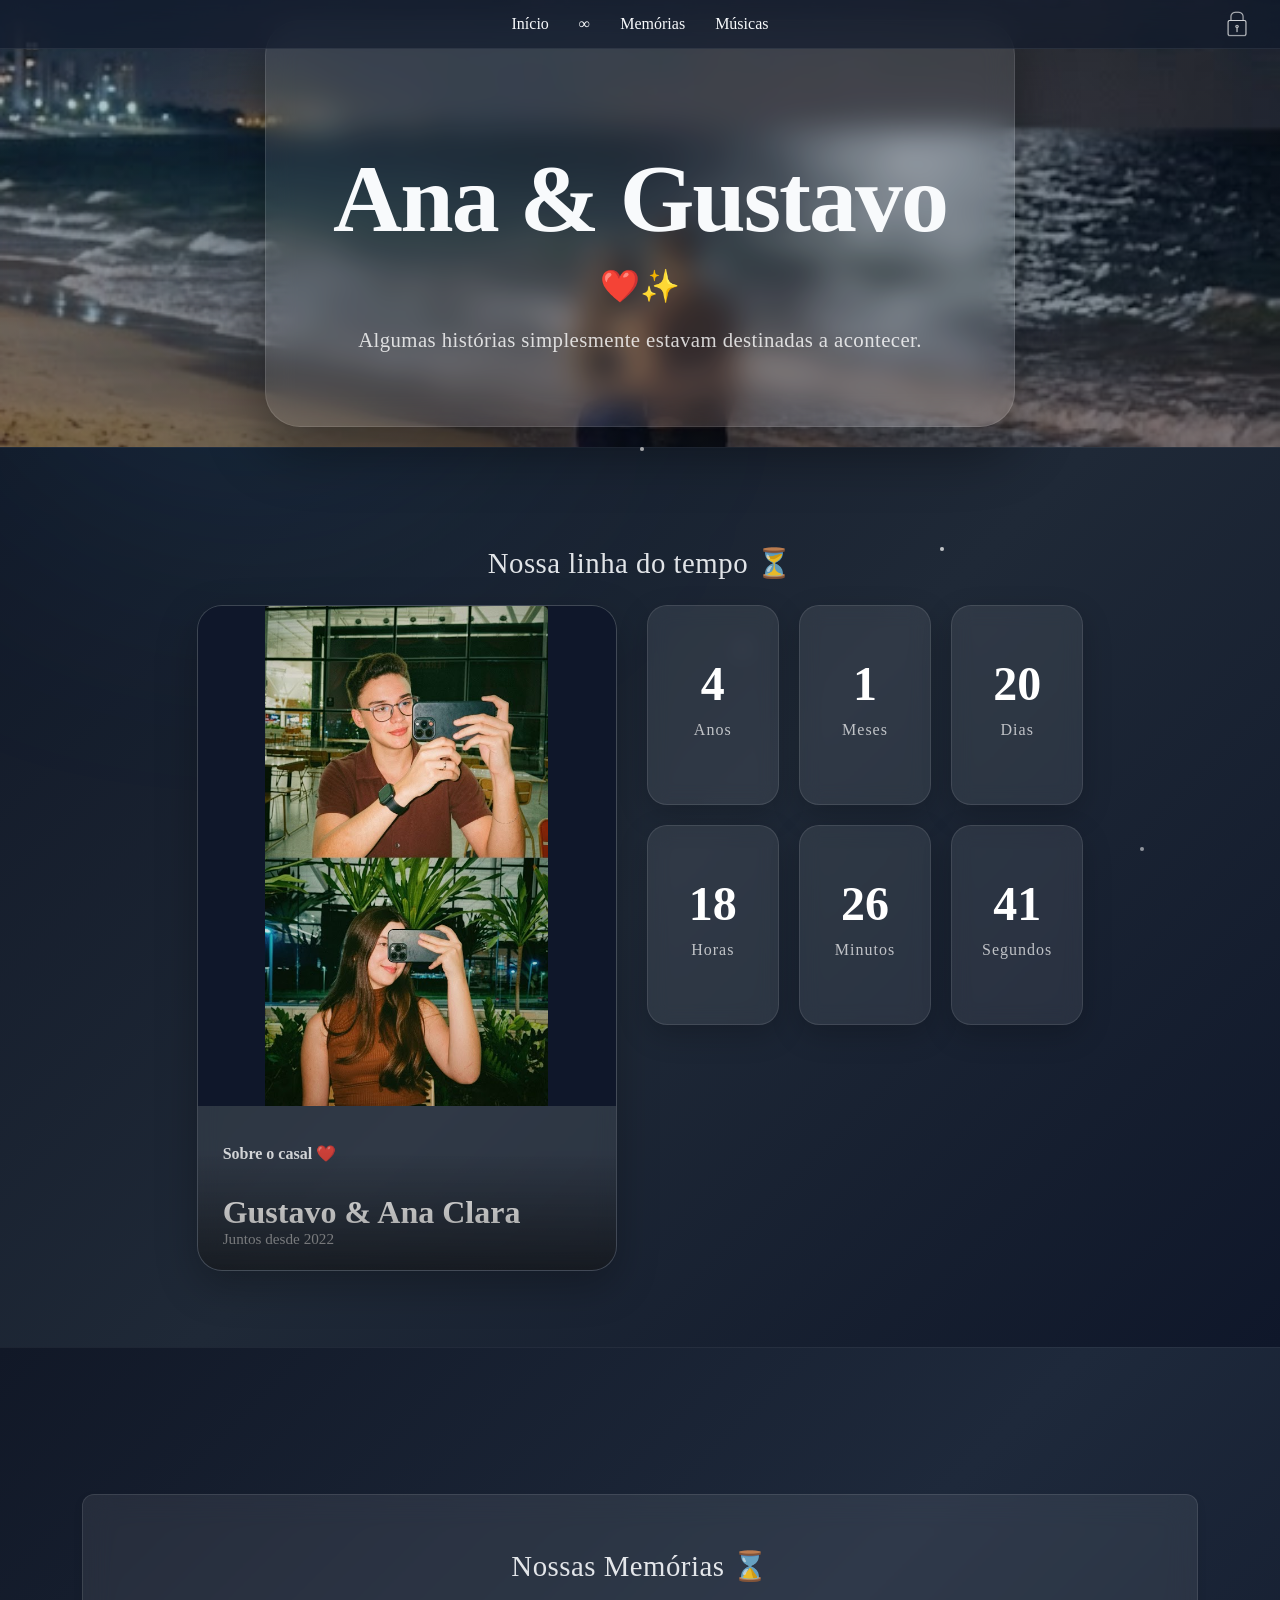
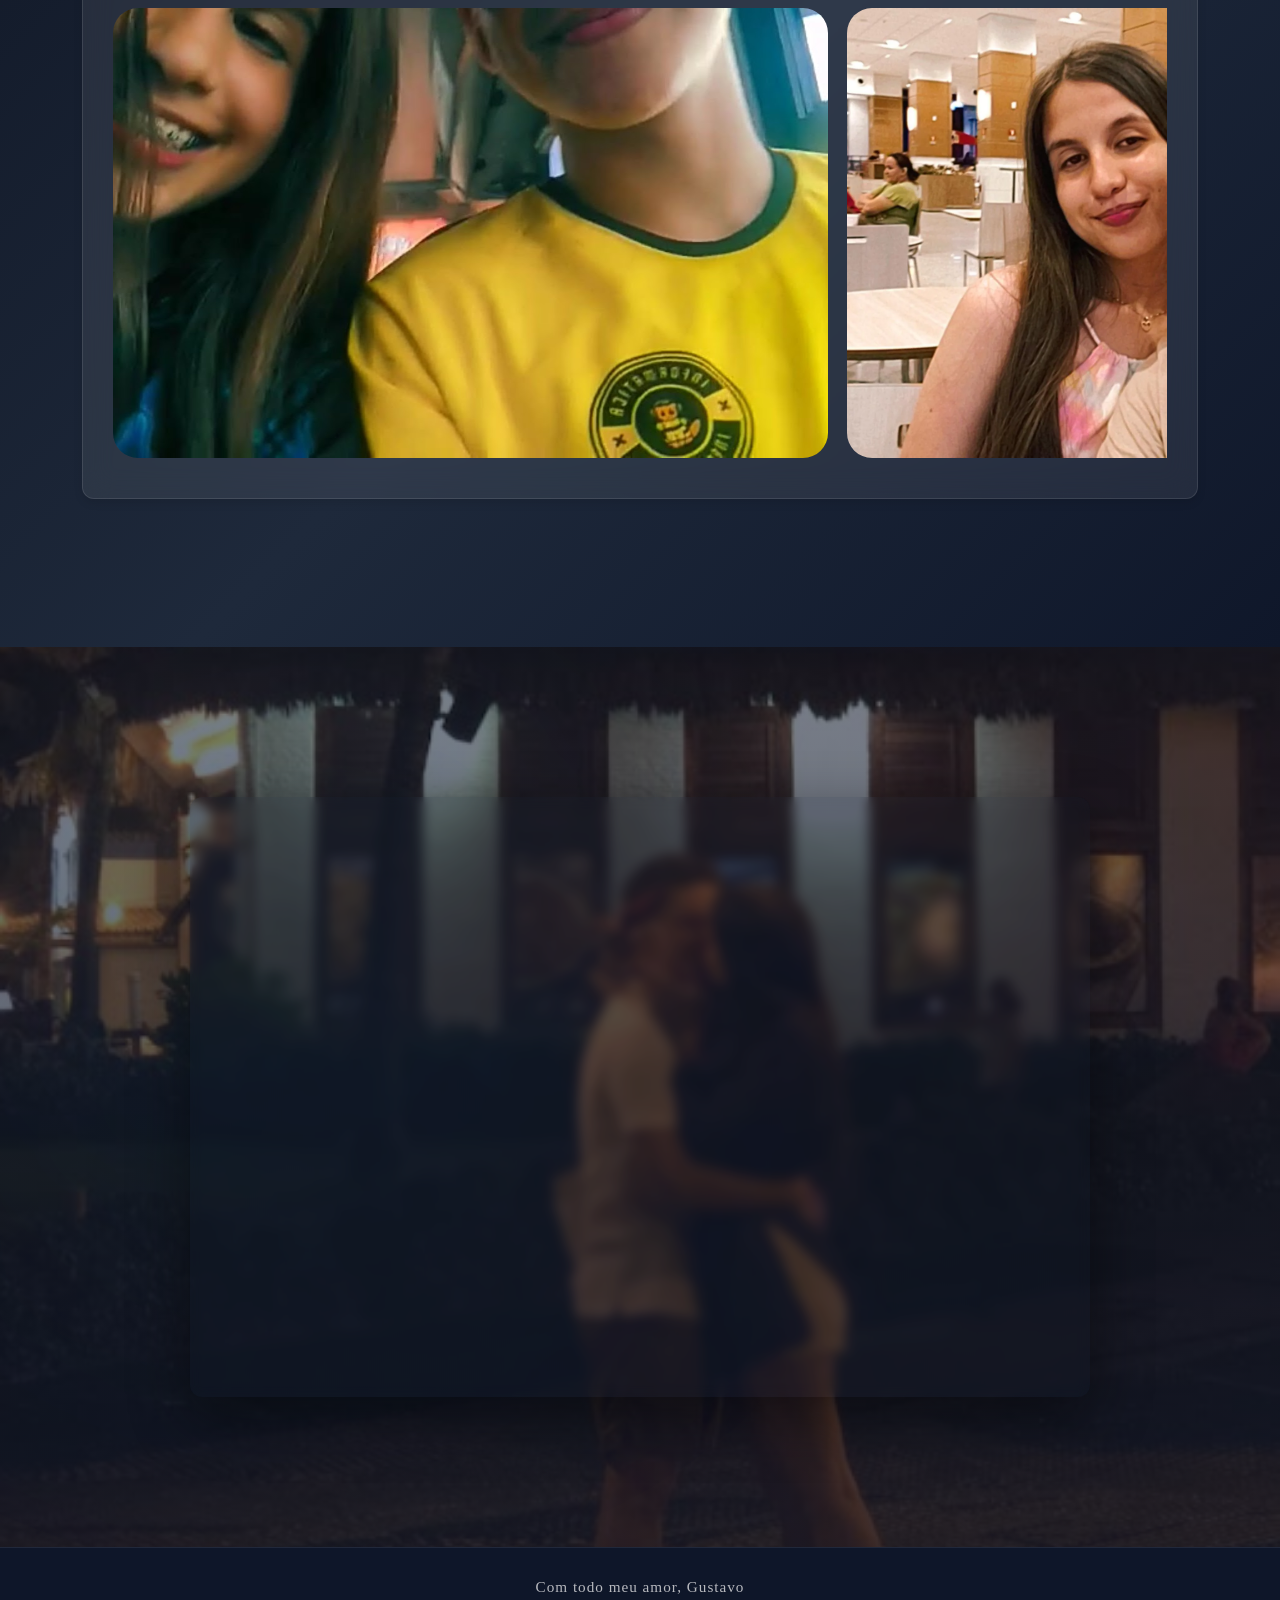
==== commit 73526085: "Fix HTML encoding issues in index.html" ====
--- a/index.html
+++ b/index.html
@@ -139,7 +139,7 @@
       <h2 class="section-title">Nossas Memórias ⌛</h2>
         <div class="container">
             <div class="carrossel">
-                <article class="card" style="background-image: url('imagens/foto1.jpg');">
+                <article class="card foto-1" style="background-image: url('imagens/foto1.jpg');">
                   <div class="mensagem">
                     Mesmo depois de muitos anos, nunca esqueço como me senti quando fizemos o nosso primeiro vídeo/foto.
                     <p>Nós ainda éramos só amigos, mas você não tem noção de quantas vezes eu vi e revi esse vídeo. O quanto fiquei feliz ao notar que você estava
--- a/style/index.css
+++ b/style/index.css
@@ -1,3 +1,18 @@
+html, body{
+    overflow-x: hidden;
+    width: 100%;
+    overflow-x: clip;
+
+}
+
+section, .hero, .overlay, .overlay-fotos, .contador-layout, .carrossel, .card, .tickets-page{
+    max-width: 100%;
+}
+
+*{
+    box-sizing: border-box;
+}
+
 body {
   margin: 0;
   font-family: "Georgia", serif;
@@ -7,7 +22,6 @@
 }
 
 .header{
-
     position: fixed;
     top: 0;
     left: 0;
@@ -82,7 +96,7 @@
 
 /* Hero */
 .hero{
-    min-height: 100vh;
+    min-height: 100%;
     background: linear-gradient(to bottom, rgba(15,23,42,0.15), rgba(15,23,42,0.55)), url('../imagens/principal.jpg');
     background-size: cover;
     background-position: center;
@@ -98,9 +112,9 @@
     backdrop-filter: blur(10px);
     background:rgba(15,23,42,0.45);
     border: 1px solid rgba(255,255,255,0.12);
-    padding: 60px 45px;
     border-radius: 35px;
     width: min(90%, 750px);
+    padding: clamp(25px, 5vw, 50px);
     box-shadow: 0 20px 60px rgba(0,0,0,0.45);
     overflow: hidden;
 }
@@ -610,17 +624,26 @@
 
 /* Mensagem */
 .mensagem{
-  position: absolute;
-  bottom: 100px;
-  left: 20px;
-  right: 20px;
-  color: white;
-  font-size: 1.2rem;
-  font-weight: bold;
-  opacity: 0;
-  transform: translateY(20px);
-  transition: 0.3s;
-  z-index: 2;
+    position: absolute;
+    left: 20px;
+    right: 20px;
+    bottom: 25px;
+    color: white;
+    font-size: clamp(0.95rem, 1.2vw, 1.15rem);
+    line-height: 1.7;
+    text-align: left;
+    z-index: 2;
+    opacity: 0;
+    transform: translateY(20px);
+    transition: 0.3s;
+    max-height: 75%;
+    overflow-y: auto;
+    padding-right: 8px;
+    text-shadow: 0 2px 10px rgba(0,0,0,0.8);
+}
+
+.mensagem p{
+    margin-top: 14px;
 }
 
 /* Aparecer mensagem */
@@ -791,7 +814,13 @@
         repeat(2, 1fr);
     }
 
+    #musicas::before{
+        width: 320px;
+        height: 320px;
+    }
+
     .mensagem{
+        max-width: 80%;
         font-size: 1rem;
         padding: 30px 15px;
     }
@@ -803,7 +832,7 @@
 
     .hero{
         align-items: flex-start;
-        padding: 20px;
+        padding: 15px;
         min-height: 100vh;
         background-position: center 15%;
     }
@@ -811,10 +840,33 @@
     .hero .overlay{
         padding: 35px 25px;
         margin-top: 90px;
-        width: 90%;
+        width: 100%;
         border-radius: 28px;
         backdrop-filter: blur(10px);
         background:rgba(15,23,42,0.45);
+    }
+
+    .overlay-fotos{
+        width: 100%;
+        padding: 15px 8px;
+        border-radius: 0;
+    }
+
+    .carrossel{
+        gap: 18px;
+        padding-inline: 6px;
+    }
+
+    .card{
+        width: 96vw;
+        max-width: none;
+        margin: 0 auto;
+        border-radius: 22px;
+        aspect-ratio: 9 / 13;
+    }
+
+    .foto-1{
+        background-position: center 95%;
     }
 }
 
